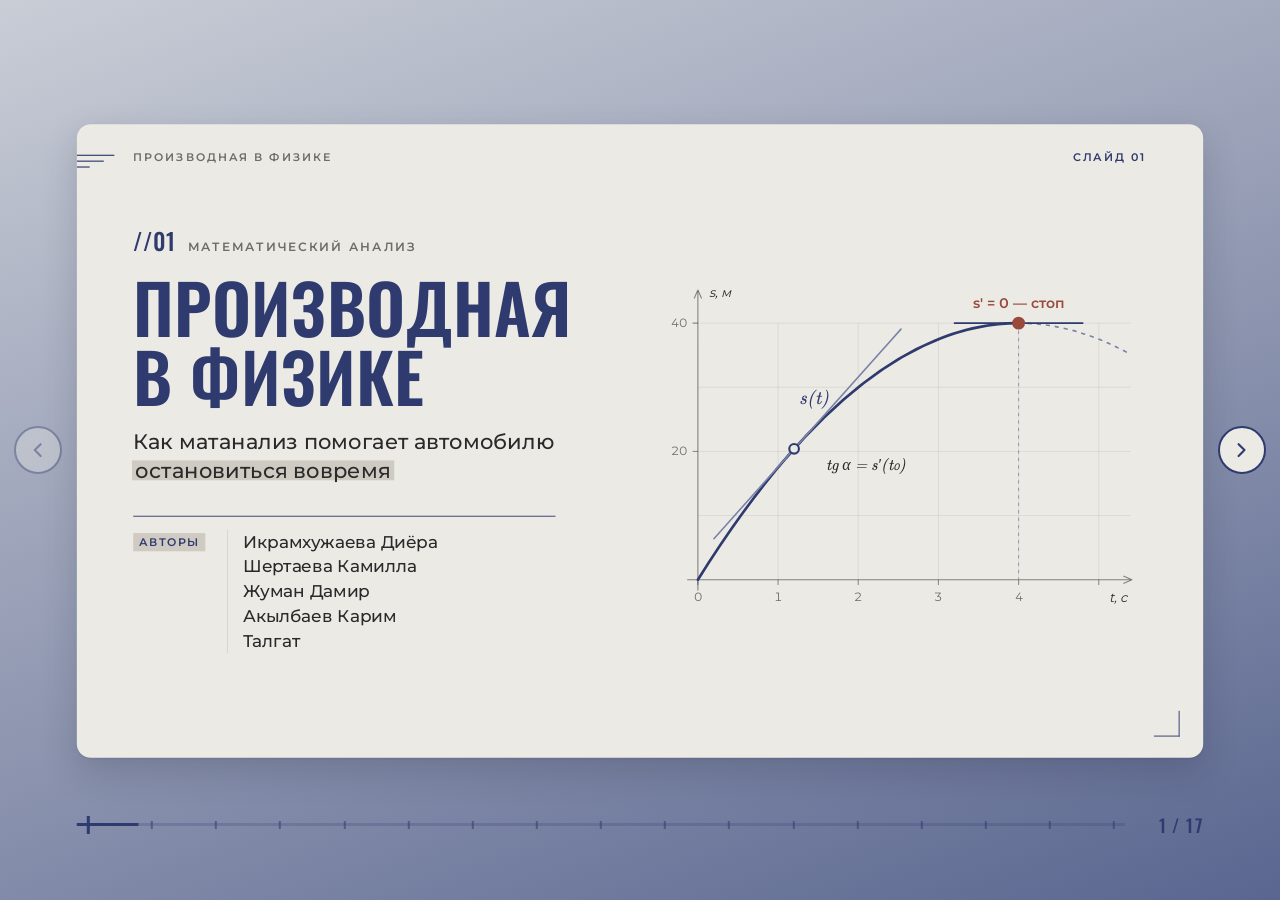
==== index.html @ b2a1f718 "Презентация: производная в физике" ====
<!DOCTYPE html>
<html lang="ru">
<head>
<meta charset="utf-8">
<meta name="viewport" content="width=device-width, initial-scale=1">
<title>Производная в физике — на примере автомобиля</title>
<link rel="stylesheet" href="vendor/katex/katex.min.css">
<link rel="stylesheet" href="style.css">
<link rel="stylesheet" href="illustrations.css">
<script defer src="vendor/katex/katex.min.js"></script>
<script defer src="vendor/katex/contrib/auto-render.min.js"></script>
<script defer src="script.js"></script>
<script defer src="illustrations.js"></script>
</head>
<body>

<div class="stage" id="stage">
<main class="deck" id="deck" data-dir="fwd" aria-roledescription="презентация">

<!-- ============ 1. Титул ============ -->
<section class="slide slide-title" id="s-1" data-n="1" data-tag="Математический анализ" aria-label="Слайд 1">
  <div class="title-text">
    <p class="kicker reveal"><span class="k-num">//01</span><span class="k-label">Математический анализ</span></p>
    <h1 class="reveal">Производная<br>в физике</h1>
    <p class="subtitle reveal">Как матанализ помогает автомобилю <span class="mark">остановиться вовремя</span></p>
    <div class="authors reveal">
      <span class="authors-label">Авторы</span>
      <ul class="authors-list">
        <li>Икрамхужаева Диёра</li>
        <li>Шертаева Камилла</li>
        <li>Жуман Дамир</li>
        <li>Акылбаев Карим</li>
        <li>Талгат</li>
      </ul>
    </div>
  </div>

  <svg class="title-graph" viewBox="0 0 900 640" width="900" height="640" aria-hidden="true">
    <g class="tg-grid">
      <path d="M210 100 V580 M360 100 V580 M510 100 V580 M660 100 V580 M810 100 V580 M60 460 H870 M60 340 H870 M60 220 H870 M60 100 H870"/>
    </g>
    <g class="tg-ticks">
      <line x1="60" y1="580" x2="60" y2="590"/><line x1="210" y1="580" x2="210" y2="590"/>
      <line x1="360" y1="580" x2="360" y2="590"/><line x1="510" y1="580" x2="510" y2="590"/>
      <line x1="660" y1="580" x2="660" y2="590"/><line x1="810" y1="580" x2="810" y2="590"/>
      <line x1="50" y1="340" x2="60" y2="340"/><line x1="50" y1="100" x2="60" y2="100"/>
    </g>
    <g class="tg-labels">
      <text x="60" y="620" text-anchor="middle">0</text>
      <text x="210" y="620" text-anchor="middle">1</text>
      <text x="360" y="620" text-anchor="middle">2</text>
      <text x="510" y="620" text-anchor="middle">3</text>
      <text x="660" y="620" text-anchor="middle">4</text>
      <text x="40" y="107" text-anchor="end">40</text>
      <text x="40" y="347" text-anchor="end">20</text>
    </g>
    <path class="tg-axis" d="M60 600 V40 M40 580 H870"/>
    <path class="tg-axis" d="M53 54 L60 38 L67 54 M856 573 L872 580 L856 587"/>
    <text class="tg-axname" x="80" y="52">s, м</text>
    <text class="tg-axname" x="862" y="622" text-anchor="end">t, с</text>

    <path class="tg-guide" d="M660 100 V580"/>
    <path class="tg-curve-tail" d="M660 100 Q765 100 870 158.8"/>
    <path class="tg-curve" pathLength="1" d="M60 580 Q360 100 660 100"/>

    <path class="tg-tangent" pathLength="1" d="M90 503.2 L440 111.2"/>
    <path class="tg-flat" pathLength="1" d="M540 100 H780"/>

    <circle class="tg-dot tg-dot-1" cx="240" cy="335.2" r="9"/>
    <circle class="tg-dot tg-dot-2" cx="660" cy="100" r="10"/>

    <text class="tg-note tg-note-1" x="300" y="374">tg α = s′(t₀)</text>
    <text class="tg-note tg-note-2" x="660" y="72" text-anchor="middle">s′ = 0 — стоп</text>
    <text class="tg-fn" x="250" y="252">s(t)</text>
  </svg>

  <aside class="notes">
    <p class="notes-speaker"><b>Говорит: Икрамхужаева Диёра</b></p><p>Здравствуйте! Наша команда: Диёра, Камилла, Дамир, Карим и Талгат. Тема нашей презентации — «Производная в физике».</p><p>Мы покажем, что производная — это не абстрактная формула из учебника. На примере обычного автомобиля разберём, как матанализ помогает рассчитать торможение, работает внутри систем безопасности и даже отвечает за комфорт пассажиров.</p><p>Справа вы видите график пути машины при торможении. К концу презентации вы будете понимать каждую его деталь.</p>
  </aside>
</section>

<!-- ============ 2. Предел ============ -->
<section class="slide layout-split" id="s-2" data-n="2" aria-label="Слайд 2">
  <header class="slide-head">
    <p class="kicker reveal"><span class="k-num">//02</span><span class="k-label">Предел</span></p>
    <h2 class="reveal">Средняя скорость и переход к пределу</h2>
  </header>
  <div class="split">
    <div class="col-text">
      <div class="formula-row reveal">
        <span class="formula-cap">Школьная формула</span>
        <span class="formula-inline">\(v_{\text{ср}} = \dfrac{\Delta s}{\Delta t}\)</span>
      </div>
      <ol class="points ladder">
        <li class="reveal">Не видит динамики внутри \(\Delta t\): разгонов, остановок, рывков</li>
        <li class="reveal">ABS и расчётам нужна <span class="mark">мгновенная скорость</span> — в момент \(t_0\)</li>
        <li class="reveal">Устремляем \(\Delta t \to 0\) — теория пределов</li>
      </ol>
      <figure class="formula formula-key reveal">
        <figcaption>Мгновенная скорость = производная пути</figcaption>
        \[v(t_0)=\lim_{\Delta t\to 0}\frac{\Delta s}{\Delta t}=s'(t_0)\]
      </figure>
    </div>
    <div class="illu" id="illu-2"></div>
  </div>
  <aside class="notes">
    <p class="notes-speaker"><b>Говорит: Икрамхужаева Диёра</b></p><p>Начнём со знакомой школьной формулы: средняя скорость равна пройденному пути, делённому на время, то есть дельта эс на дельта тэ.</p><p>Проблема в том, что она усредняет всё. Машина могла разгоняться, тормозить, стоять на светофоре, а формула выдаст одно среднее число.</p><p>Для инженеров, например для системы ABS, этого мало. Им нужна мгновенная скорость — скорость в конкретный момент тэ-ноль.</p><p>Как её получить? Мы берём всё меньший и меньший промежуток времени и устремляем дельта тэ к нулю. На графике видно, как секущая поворачивается и превращается в касательную.</p><p>Предел этого отношения и есть мгновенная скорость. А по определению это производная функции пути: вэ от тэ-ноль равно эс штрих от тэ-ноль.</p>
  </aside>
</section>

<!-- ============ 3. Иерархия ============ -->
<section class="slide layout-stack" id="s-3" data-n="3" aria-label="Слайд 3">
  <header class="slide-head">
    <p class="kicker reveal"><span class="k-num">//03</span><span class="k-label">Иерархия производных</span></p>
    <h2 class="reveal">Иерархия производных в механике</h2>
    <p class="lead reveal">Величины связаны одной операцией — <span class="mark">производной по времени</span> \(t\)</p>
  </header>
  <div class="deriv-row">
    <article class="step-card reveal">
      <span class="sc-num">01</span>
      <h3 class="sc-title">Первая производная — скорость</h3>
      <div class="sc-formula">\[v(t)=s'(t)=\frac{ds}{dt}\]</div>
      <p>Интенсивность изменения координаты: сколько метров за бесконечно малую долю секунды</p>
    </article>
    <article class="step-card reveal">
      <span class="sc-num">02</span>
      <h3 class="sc-title">Вторая производная — ускорение</h3>
      <div class="sc-formula">\[a(t)=v'(t)=s''(t)=\frac{d^2s}{dt^2}\]</div>
      <p>Скорость изменения скорости: \(a&gt;0\) — разгон, \(a&lt;0\) — замедление</p>
    </article>
    <aside class="teaser reveal">
      <span class="sc-num">03</span>
      <h3>Третья производная</h3>
      <p class="teaser-sym">\(j(t)\) — рывок</p>
      <p>подробнее — слайд&nbsp;9</p>
    </aside>
  </div>
  <div class="illu" id="illu-3"></div>
  <aside class="notes">
    <p class="notes-speaker"><b>Говорит: Икрамхужаева Диёра</b></p><p>Производная связывает между собой все основные величины механики. Каждая следующая — это производная предыдущей по времени.</p><p>Первая производная пути — скорость, вэ равно дэ эс по дэ тэ. Она показывает, сколько метров машина проходит за бесконечно малую долю секунды.</p><p>Вторая производная пути — ускорение, то есть скорость изменения самой скорости. Его знак говорит о характере движения: если а больше нуля, машина разгоняется, если меньше — тормозит.</p><p>Есть и третья производная — рывок. О нём подробнее расскажет Дамир чуть позже.</p><p>А сейчас я передаю слово Камилле, она покажет, как всё это работает на реальной задаче.</p>
  </aside>
</section>

<!-- ============ 4. Модель ============ -->
<section class="slide layout-split" id="s-4" data-n="4" data-tag="Задача №1" aria-label="Слайд 4">
  <header class="slide-head">
    <p class="kicker reveal"><span class="k-num">//04</span><span class="k-label">Модель</span></p>
    <h2 class="reveal">Математическая модель торможения</h2>
  </header>
  <div class="split">
    <div class="col-text">
      <p class="lead-strong reveal">Экстренное торможение: сила трения постоянна — машина <span class="mark">замедляется равномерно</span></p>
      <figure class="formula formula-key reveal">
        <figcaption>Путь с момента нажатия на тормоз</figcaption>
        \[s(t)=v_0t-\frac{at^2}{2}\]
      </figure>
      <dl class="legend reveal">
        <div><dt>\(v_0\)</dt><dd>начальная скорость (при \(t=0\))</dd></div>
        <div><dt>\(a\)</dt><dd>постоянное замедление</dd></div>
      </dl>
      <div class="goal reveal">
        <p class="goal-cap">Цель — найти с помощью производной</p>
        <ul>
          <li><span class="sym">\(t_{\text{ост}}\)</span> время до остановки</li>
          <li><span class="sym">\(S_{\text{торм}}\)</span> полный тормозной путь</li>
        </ul>
      </div>
      <p class="example reveal">Пример: v₀ = 20 м/с (72 км/ч), a = 5 м/с²</p>
    </div>
    <div class="illu" id="illu-4"></div>
  </div>
  <aside class="notes">
    <p class="notes-speaker"><b>Говорит: Шертаева Камилла</b></p><p>Спасибо, Диёра. Рассмотрим прикладную задачу. Автомобиль едет по трассе, и водитель резко нажимает на тормоз.</p><p>Сила трения постоянна, поэтому машина замедляется равномерно. Путь с момента нажатия на тормоз описывается квадратичной функцией: эс от тэ равно вэ-ноль тэ минус а тэ квадрат пополам.</p><p>Здесь вэ-ноль — начальная скорость, а — постоянное замедление.</p><p>Наша цель — с помощью производной точно найти две вещи: через сколько секунд машина остановится и какой путь она пройдёт до остановки. Для наглядности возьмём скорость 72 километра в час и замедление 5 метров в секунду за секунду.</p>
  </aside>
</section>

<!-- ============ 5. Расчёт ============ -->
<section class="slide layout-split" id="s-5" data-n="5" data-tag="Задача №1" aria-label="Слайд 5">
  <header class="slide-head">
    <p class="kicker reveal"><span class="k-num">//05</span><span class="k-label">Решение</span></p>
    <h2 class="reveal">Расчёт параметров остановки</h2>
  </header>
  <div class="split">
    <ol class="steps col-text">
      <li class="step-card" data-step="1">
        <span class="sc-num">01</span>
        <h3 class="sc-title">Скорость — первая производная пути</h3>
        <div class="sc-formula">\[v(t)=s'(t)=\left(v_0t-\frac{at^2}{2}\right)'=v_0-at\]</div>
      </li>
      <li class="step-card" data-step="2">
        <span class="sc-num">02</span>
        <h3 class="sc-title">Остановка: скорость равна нулю</h3>
        <div class="sc-formula">\[v_0-at_{\text{ост}}=0\implies t_{\text{ост}}=\frac{v_0}{a}\]</div>
      </li>
      <li class="step-card" data-step="3">
        <span class="sc-num">03</span>
        <h3 class="sc-title">Подставляем \(t_{\text{ост}}\) в функцию пути</h3>
        <div class="sc-formula">\[S_{\text{торм}}=s(t_{\text{ост}})=v_0\!\left(\frac{v_0}{a}\right)-\frac{a}{2}\left(\frac{v_0}{a}\right)^2=\frac{v_0^2}{2a}\]</div>
      </li>
      <li class="step-result" data-step="4">
        <p class="result-main">Тормозной путь <span class="mark">пропорционален \(v_0^2\)</span></p>
        <p class="result-sub">скорость ×2 &nbsp;⟶&nbsp; тормозной путь ×4</p>
      </li>
    </ol>
    <div class="illu" id="illu-5"></div>
  </div>
  <aside class="notes">
    <p class="notes-speaker"><b>Говорит: Шертаева Камилла</b></p><p>Решаем в три шага.</p><p>Первый шаг: находим скорость как первую производную пути. Производная от вэ-ноль тэ — это вэ-ноль, производная от а тэ квадрат пополам — это а тэ. Получаем вэ равно вэ-ноль минус а тэ.</p><p>Второй шаг: машина остановилась, значит, её скорость равна нулю. Приравниваем производную к нулю и получаем время остановки: тэ равно вэ-ноль, делённое на а.</p><p>Третий шаг: подставляем это время в функцию пути. После упрощения выходит, что тормозной путь равен вэ-ноль в квадрате, делённому на два а.</p><p>Главный вывод: тормозной путь зависит от квадрата скорости. Если ехать в два раза быстрее, тормозить придётся в четыре раза дольше — 160 метров вместо 40. Это видно на полосках справа.</p>
  </aside>
</section>

<!-- ============ 6. Геометрия ============ -->
<section class="slide layout-split" id="s-6" data-n="6" aria-label="Слайд 6">
  <header class="slide-head">
    <p class="kicker reveal"><span class="k-num">//06</span><span class="k-label">Геометрия</span></p>
    <h2 class="reveal">Геометрическая интерпретация</h2>
  </header>
  <div class="split">
    <div class="col-text">
      <figure class="formula formula-key reveal">
        <figcaption>Угловой коэффициент касательной</figcaption>
        \[k=s'(t)=\operatorname{tg}\alpha\]
      </figure>
      <ol class="points ladder">
        <li class="reveal">График \(s(t)\) при торможении — парабола ветвями вниз</li>
        <li class="reveal">Остановка — её вершина, локальный максимум</li>
        <li class="reveal">Касательная горизонтальна: \(\alpha=0^\circ\), \(\operatorname{tg}0^\circ=0\)</li>
      </ol>
      <p class="conclusion reveal"><span class="mark">\(s'(t)=0\)</span> — остановка доказана и физически, и геометрически</p>
    </div>
    <div class="illu" id="illu-6"></div>
  </div>
  <aside class="notes">
    <p class="notes-speaker"><b>Говорит: Шертаева Камилла</b></p><p>Этот же результат можно увидеть геометрически. Производная — это угловой коэффициент касательной, то есть тангенс угла её наклона.</p><p>График пути при торможении — парабола, ветви которой направлены вниз. Посмотрите, как касательная бежит по графику: чем ближе к остановке, тем меньше её наклон.</p><p>В вершине параболы касательная становится горизонтальной. Угол наклона равен нулю градусов, тангенс нуля равен нулю, значит и производная равна нулю.</p><p>Получается, что остановку машины мы доказали двумя способами: физически, через скорость, и геометрически, через касательную.</p><p>Теперь Дамир расскажет, где эти расчёты применяются в реальных автомобилях.</p>
  </aside>
</section>

<!-- ============ 7. Безопасность ============ -->
<section class="slide layout-stack" id="s-7" data-n="7" aria-label="Слайд 7">
  <header class="slide-head">
    <p class="kicker reveal"><span class="k-num">//07</span><span class="k-label">Безопасность</span></p>
    <h2 class="reveal">Производные в системах безопасности</h2>
  </header>
  <div class="twin">
    <article class="twin-col reveal">
      <h3><span class="tw-num">01</span>Системы ABS и ESP</h3>
      <ul class="points">
        <li>Датчики считывают угол поворота колеса</li>
        <li>Компьютер считает 1-ю производную (скорость вращения) и 2-ю (ускорение колеса)</li>
        <li>2-я производная <span class="mark">резко ушла в минус</span> — блокировка: давление сбрасывается</li>
      </ul>
      <div class="illu" id="illu-7-abs"></div>
    </article>
    <article class="twin-col reveal">
      <h3><span class="tw-num">02</span>Автотехническая экспертиза</h3>
      <ul class="points">
        <li>Формулу тормозного пути применяют <span class="mark">в обратную сторону</span></li>
        <li>Длина следа \(S\) на асфальте — скорость \(v_0\) до аварии</li>
      </ul>
      <figure class="formula formula-compact">
        <figcaption>Из \(S=v_0^2/(2a)\)</figcaption>
        \[v_0=\sqrt{2aS}\]
      </figure>
      <div class="illu" id="illu-7-exp"></div>
    </article>
  </div>
  <aside class="notes">
    <p class="notes-speaker"><b>Говорит: Жуман Дамир</b></p><p>Спасибо, Камилла. Производные работают прямо сейчас, в реальном времени, внутри современных машин.</p><p>Первый пример — системы ABS и ESP. Датчики постоянно измеряют угол поворота колеса. Бортовой компьютер считает первую производную — скорость вращения — и вторую — ускорение колеса.</p><p>Если вторая производная резко уходит в минус, значит, колесо вот-вот заблокируется и машина пойдёт юзом. Электроника мгновенно сбрасывает давление в тормозах, и колесо снова вращается.</p><p>Второй пример — автотехническая экспертиза после аварии. Эксперты берут формулу тормозного пути, которую вывела Камилла, и используют её в обратную сторону. Измерив длину тормозного следа на асфальте, они находят скорость машины до аварии: вэ-ноль равно корню из два а эс.</p>
  </aside>
</section>

<!-- ============ 8. Аэродинамика ============ -->
<section class="slide layout-split" id="s-8" data-n="8" aria-label="Слайд 8">
  <header class="slide-head">
    <p class="kicker reveal"><span class="k-num">//08</span><span class="k-label">Аэродинамика</span></p>
    <h2 class="reveal">Производная в аэродинамике</h2>
  </header>
  <div class="split">
    <div class="col-text col-dense">
      <figure class="formula formula-pair reveal">
        <figcaption>Сила и мощность сопротивления</figcaption>
        \[F_{\text{сопр}}=\frac{1}{2}C_x\rho Sv^2\]
        \[P_{\text{сопр}}=F_{\text{сопр}}\cdot v=\frac{1}{2}C_x\rho Sv^3\]
      </figure>
      <dl class="legend reveal">
        <div><dt>\(C_x\)</dt><dd>коэффициент лобового сопротивления</dd></div>
        <div><dt>\(\rho\)</dt><dd>плотность воздуха</dd></div>
        <div><dt>\(S\)</dt><dd>площадь миделева сечения</dd></div>
        <div><dt>\(v\)</dt><dd>мгновенная скорость</dd></div>
      </dl>
      <figure class="formula formula-key reveal">
        <figcaption>Производная мощности — растёт как \(v^2\)</figcaption>
        \[\frac{dP}{dv}=\frac{3}{2}C_x\rho Sv^2\]
      </figure>
      <p class="conclusion reveal">Скорость ×2 — <span class="mark">мощность двигателя ×8</span></p>
    </div>
    <div class="illu" id="illu-8"></div>
  </div>
  <aside class="notes">
    <p class="notes-speaker"><b>Говорит: Жуман Дамир</b></p><p>Следующая область — аэродинамика. На высокой скорости главным врагом машины становится воздух.</p><p>Сила сопротивления воздуха растёт пропорционально квадрату скорости. Здесь цэ-икс — коэффициент лобового сопротивления, ро — плотность воздуха, эс — площадь поперечного сечения машины.</p><p>Мощность, которую двигатель тратит на борьбу с воздухом, — это сила, умноженная на скорость. Значит, она растёт уже как куб скорости.</p><p>Если взять производную мощности по скорости, получим, что каждый следующий километр в час обходится всё дороже, и рост идёт пропорционально квадрату скорости.</p><p>Отсюда важный инженерный факт: чтобы поднять максимальную скорость в два раза, мощность двигателя нужно увеличить в восемь раз. Поэтому инженеры так тщательно рассчитывают форму кузова ещё на компьютере.</p>
  </aside>
</section>

<!-- ============ 9. Рывок ============ -->
<section class="slide layout-split" id="s-9" data-n="9" aria-label="Слайд 9">
  <header class="slide-head">
    <p class="kicker reveal"><span class="k-num">//09</span><span class="k-label">Рывок</span></p>
    <h2 class="reveal">Третья производная и плавность хода</h2>
  </header>
  <div class="split">
    <div class="col-text">
      <p class="lead-strong reveal">Подвеске и комфорту мало \(v\) и \(a\): нужен <span class="mark">рывок (jerk)</span> — скорость изменения ускорения</p>
      <figure class="formula formula-key reveal">
        <figcaption>Рывок</figcaption>
        \[j(t)=a'(t)=s'''(t)=\frac{d^3s}{dt^3}\]
      </figure>
      <ol class="points ladder">
        <li class="reveal">Резкий тормоз: ускорение меняется мгновенно, \(j\to\infty\)</li>
        <li class="reveal">Рывок решает, как машина «кивает» носом и что чувствуют шея и позвоночник</li>
        <li class="reveal">Круиз-контроль держит \(j(t)\) ниже порога, обычно до 2&nbsp;м/с³</li>
      </ol>
    </div>
    <div class="illu" id="illu-9"></div>
  </div>
  <aside class="notes">
    <p class="notes-speaker"><b>Говорит: Жуман Дамир</b></p><p>И последнее применение — третья производная, рывок. По-английски — jerk.</p><p>Рывок — это скорость изменения ускорения. Это производная ускорения, или третья производная пути по времени.</p><p>Когда водитель резко бьёт по тормозам, ускорение меняется почти мгновенно, и рывок становится огромным. Именно он отвечает за то, как машина «кивает» носом и какую нагрузку получают шея и позвоночник пассажиров.</p><p>Поэтому адаптивный круиз-контроль тормозит плавно: он следит, чтобы рывок не превышал примерно 2 метров в секунду в кубе. На графике видно разницу между резким и плавным торможением.</p><p>Передаю слово Кариму, он подведёт итоги.</p>
  </aside>
</section>

<!-- ============ 10. Выводы ============ -->
<section class="slide slide-final" id="s-10" data-n="10" aria-label="Слайд 10">
  <header class="slide-head">
    <p class="kicker reveal"><span class="k-num">//10</span><span class="k-label">Итог</span></p>
    <h2 class="reveal">Выводы</h2>
  </header>

  <ol class="chain">
    <li class="link q-s reveal"><span class="link-sym">s</span><span class="link-name">путь</span><span class="link-f">\(s(t)\)</span></li>
    <li class="arrow reveal" aria-hidden="true"><span>d/dt</span></li>
    <li class="link q-v reveal"><span class="link-sym">v</span><span class="link-name">скорость</span><span class="link-f">\(v=s'\)</span></li>
    <li class="arrow reveal" aria-hidden="true"><span>d/dt</span></li>
    <li class="link q-a reveal"><span class="link-sym">a</span><span class="link-name">ускорение</span><span class="link-f">\(a=s''\)</span></li>
    <li class="arrow reveal" aria-hidden="true"><span>d/dt</span></li>
    <li class="link q-j reveal"><span class="link-sym">j</span><span class="link-name">рывок</span><span class="link-f">\(j=s'''\)</span></li>
  </ol>

  <div class="sum-row">
    <figure class="formula formula-key reveal">
      <figcaption>Производная = мгновенная скорость изменения</figcaption>
      \[f'(t)=\lim_{\Delta t\to 0}\frac{\Delta f}{\Delta t}\]
    </figure>
    <p class="sum-text reveal">Одна идея — четыре величины: каждая следующая есть <span class="mark">производная предыдущей по времени</span>. Так матанализ описывает движение автомобиля в любой момент</p>
  </div>

  <ul class="uses">
    <li class="step-card reveal"><span class="sc-num">01</span><h3 class="sc-title">Тормозной путь</h3><p>\(S=v_0^2/(2a)\): скорость ×2 — путь ×4</p></li>
    <li class="step-card reveal"><span class="sc-num">02</span><h3 class="sc-title">ABS и экспертиза</h3><p>2-я производная колеса; \(v_0=\sqrt{2aS}\)</p></li>
    <li class="step-card reveal"><span class="sc-num">03</span><h3 class="sc-title">Аэродинамика</h3><p>\(P\sim v^3\): скорость ×2 — мощность ×8</p></li>
    <li class="step-card reveal"><span class="sc-num">04</span><h3 class="sc-title">Комфорт</h3><p>круиз-контроль держит \(j\) до 2&nbsp;м/с³</p></li>
  </ul>

  <aside class="notes">
    <p class="notes-speaker"><b>Говорит: Акылбаев Карим</b></p><p>Спасибо, Дамир. Давайте соберём всё вместе.</p><p>Путь, скорость, ускорение и рывок — это одна цепочка. Каждая следующая величина — производная предыдущей по времени. А сама производная — это мгновенная скорость изменения любой величины.</p><p>Мы увидели четыре применения. Тормозной путь растёт как квадрат скорости. ABS следит за второй производной вращения колеса, а эксперты по следу восстанавливают скорость. Мощность сопротивления воздуха растёт как куб скорости. А рывок ограничивают ради комфорта и безопасности.</p>
  </aside>
</section>

<!-- ============ 11. Проверь себя ============ -->
<section class="slide slide-quiz" id="s-11" data-n="11" aria-label="Слайд 11">
  <header class="slide-head">
    <p class="kicker reveal"><span class="k-num">//11</span><span class="k-label">Вопросы</span></p>
    <h2 class="reveal">Проверь себя: 5 вопросов</h2>
  </header>
  <div class="quiz">
    <button class="qcard reveal" type="button" aria-expanded="false" data-q="1">
      <span class="q-inner">
        <span class="q-face q-front"><span class="q-num">//01</span><span class="q-text">Чем мгновенная скорость отличается от средней и как её найти?</span></span>
        <span class="q-face q-back"><span class="q-num">//01</span><span class="q-text">Средняя \(v_{\text{ср}}=\dfrac{\Delta s}{\Delta t}\) усредняет весь промежуток; мгновенная — предел при \(\Delta t\to 0\): \(v(t_0)=\lim\limits_{\Delta t\to0}\dfrac{\Delta s}{\Delta t}=s'(t_0)\)</span></span>
      </span>
    </button>
    <button class="qcard reveal" type="button" aria-expanded="false" data-q="2">
      <span class="q-inner">
        <span class="q-face q-front"><span class="q-num">//02</span><span class="q-text">Какой физический смысл у второй производной пути по времени?</span></span>
        <span class="q-face q-back"><span class="q-num">//02</span><span class="q-text">Это ускорение \(a(t)=s''(t)\). При \(a&gt;0\) — разгон, при \(a&lt;0\) — замедление</span></span>
      </span>
    </button>
    <button class="qcard reveal" type="button" aria-expanded="false" data-q="3">
      <span class="q-inner">
        <span class="q-face q-front"><span class="q-num">//03</span><span class="q-text">Почему в момент остановки касательная к графику \(s(t)\) горизонтальна?</span></span>
        <span class="q-face q-back"><span class="q-num">//03</span><span class="q-text">Скорость равна нулю: \(s'(t_{\text{ост}})=0=\operatorname{tg}\alpha\), значит \(\alpha=0^\circ\); это вершина параболы</span></span>
      </span>
    </button>
    <button class="qcard reveal" type="button" aria-expanded="false" data-q="4">
      <span class="q-inner">
        <span class="q-face q-front"><span class="q-num">//04</span><span class="q-text">Во сколько раз вырастет тормозной путь, если скорость увеличить в 3 раза?</span></span>
        <span class="q-face q-back"><span class="q-num">//04</span><span class="q-text">В 9 раз, потому что \(S_{\text{торм}}=\dfrac{v_0^2}{2a}\sim v_0^2\)</span></span>
      </span>
    </button>
    <button class="qcard reveal" type="button" aria-expanded="false" data-q="5">
      <span class="q-inner">
        <span class="q-face q-front"><span class="q-num">//05</span><span class="q-text">Что такое рывок и зачем его ограничивают?</span></span>
        <span class="q-face q-back"><span class="q-num">//05</span><span class="q-text">\(j=a'(t)=s'''(t)\) — скорость изменения ускорения. Его держат до ~2&nbsp;м/с³ ради комфорта и безопасности пассажиров</span></span>
      </span>
    </button>
  </div>
  <p class="quiz-hint reveal">Нажмите на вопрос, чтобы увидеть ответ (или клавиши 1–5)</p>
  <aside class="notes">
    <p class="notes-speaker"><b>Говорит: Акылбаев Карим</b></p><p>А теперь проверим, что вы запомнили. На экране пять вопросов. Попробуйте ответить, а я буду открывать правильные ответы.</p><p>Первый: чем мгновенная скорость отличается от средней? (Пауза, затем открыть.) Мгновенная — это предел средней при дельта тэ, стремящемся к нулю, то есть производная пути.</p><p>Второй: какой смысл у второй производной? Это ускорение.</p><p>Третий: почему касательная горизонтальна в момент остановки? Потому что скорость равна нулю, а значит и тангенс угла наклона равен нулю.</p><p>Четвёртый: скорость выросла в три раза — во сколько раз вырастет тормозной путь? В девять раз, ведь путь зависит от квадрата скорости.</p><p>Пятый: что такое рывок? Это третья производная пути, и его ограничивают примерно двумя метрами в секунду в кубе.</p>
  </aside>
</section>

<!-- ============ 12. Пример 1 ============ -->
<section class="slide layout-split slide-ex" id="s-12" data-n="12" data-tag="Пример №1" aria-label="Слайд 12">
  <header class="slide-head">
    <p class="kicker reveal"><span class="k-num">//12</span><span class="k-label">Пример 1</span></p>
    <h2 class="reveal">Мгновенная скорость</h2>
  </header>
  <div class="split">
    <div class="col-text ex">
      <div class="ex-given reveal">
        <div class="ex-box"><p class="ex-cap">Дано</p><p>\(s(t)=3t^2+2t\) (м)</p></div>
        <div class="ex-box ex-find"><p class="ex-cap">Найти</p><p>\(v(2)\), \(a\)</p></div>
      </div>
      <p class="ex-cap ex-sol-cap reveal">Решение</p>
      <ol class="ex-steps">
        <li data-step="1"><span class="es-n">1</span><span class="es-body">\(v(t)=s'(t)=6t+2\)</span></li>
        <li data-step="2"><span class="es-n">2</span><span class="es-body">\(v(2)=6\cdot2+2=14\) м/с</span></li>
        <li data-step="3"><span class="es-n">3</span><span class="es-body">\(a(t)=v'(t)=6\) м/с²</span></li>
      </ol>
      <div class="ex-answer" data-step="4"><p class="ex-cap">Ответ</p><p>14 м/с; 6 м/с² (движение равноускоренное)</p></div>
    </div>
    <div class="illu" id="illu-12"></div>
  </div>
  <aside class="notes">
    <p class="notes-speaker"><b>Говорит: Акылбаев Карим</b></p><p>Теперь закрепим всё на пяти примерах. Первый — найти мгновенную скорость.</p><p>Дано: путь меняется по закону эс равно три тэ квадрат плюс два тэ. Нужно найти скорость в момент две секунды и ускорение.</p><p>Берём производную: вэ равно шесть тэ плюс два. Подставляем тэ равно два и получаем 14 метров в секунду.</p><p>Берём производную ещё раз: ускорение равно шести метрам в секунду за секунду. Оно постоянно, значит, движение равноускоренное.</p><p>Остальные примеры разберёт Талгат.</p>
  </aside>
</section>

<!-- ============ 13. Пример 2 ============ -->
<section class="slide layout-split slide-ex" id="s-13" data-n="13" data-tag="Пример №2" aria-label="Слайд 13">
  <header class="slide-head">
    <p class="kicker reveal"><span class="k-num">//13</span><span class="k-label">Пример 2</span></p>
    <h2 class="reveal">Время и путь торможения</h2>
  </header>
  <div class="split">
    <div class="col-text ex">
      <div class="ex-given reveal">
        <div class="ex-box"><p class="ex-cap">Дано</p><p><span class="ln">\(v_0=20\)&nbsp;м/с (72&nbsp;км/ч)</span><span class="ln">\(a=5\)&nbsp;м/с²</span><span class="ln">\(s(t)=20t-2{,}5t^2\)</span></p></div>
        <div class="ex-box ex-find"><p class="ex-cap">Найти</p><p>\(t_{\text{ост}}\), \(S_{\text{торм}}\)</p></div>
      </div>
      <p class="ex-cap ex-sol-cap reveal">Решение</p>
      <ol class="ex-steps">
        <li data-step="1"><span class="es-n">1</span><span class="es-body">\(v(t)=s'(t)=20-5t\)</span></li>
        <li data-step="2"><span class="es-n">2</span><span class="es-body">\(20-5t=0\Rightarrow t_{\text{ост}}=4\) с</span></li>
        <li data-step="3"><span class="es-n">3</span><span class="es-body">\(S=s(4)=80-40=40\) м<span class="es-note">проверка: \(\frac{v_0^2}{2a}=\frac{400}{10}=40\) м</span></span></li>
      </ol>
      <div class="ex-answer" data-step="4"><p class="ex-cap">Ответ</p><p>4 с; 40 м</p><p class="ex-aside">При 144 км/ч тот же автомобиль тормозил бы 160 м — в 4 раза дальше</p></div>
    </div>
    <div class="illu" id="illu-13"></div>
  </div>
  <aside class="notes">
    <p class="notes-speaker"><b>Говорит: Талгат</b></p><p>Спасибо, Карим. Пример второй — тот самый расчёт торможения, но в числах.</p><p>Машина едет со скоростью 20 метров в секунду, это 72 километра в час, и тормозит с замедлением 5 метров в секунду за секунду.</p><p>Скорость — производная пути: вэ равно двадцать минус пять тэ. Приравниваем к нулю: машина остановится через 4 секунды.</p><p>Подставляем 4 в функцию пути: 80 минус 40, получаем 40 метров. Формула вэ-ноль квадрат на два а даёт то же самое — значит, всё верно.</p><p>А если бы машина ехала 144 километра в час, тормозной путь был бы уже 160 метров.</p>
  </aside>
</section>

<!-- ============ 14. Пример 3 ============ -->
<section class="slide layout-split slide-ex" id="s-14" data-n="14" data-tag="Пример №3" aria-label="Слайд 14">
  <header class="slide-head">
    <p class="kicker reveal"><span class="k-num">//14</span><span class="k-label">Пример 3</span></p>
    <h2 class="reveal">Автотехническая экспертиза</h2>
  </header>
  <div class="split">
    <div class="col-text ex">
      <div class="ex-given reveal">
        <div class="ex-box"><p class="ex-cap">Дано</p><p><span class="ln">тормозной след \(S=50\)&nbsp;м</span><span class="ln">сухой асфальт: \(a=7\)&nbsp;м/с²</span></p></div>
        <div class="ex-box ex-find"><p class="ex-cap">Найти</p><p>\(v_0\)</p></div>
      </div>
      <p class="ex-cap ex-sol-cap reveal">Решение</p>
      <ol class="ex-steps">
        <li data-step="1"><span class="es-n">1</span><span class="es-body">Из \(S=\dfrac{v_0^2}{2a}\) получаем \(v_0=\sqrt{2aS}\)</span></li>
        <li data-step="2"><span class="es-n">2</span><span class="es-body">\(v_0=\sqrt{2\cdot7\cdot50}=\sqrt{700}\approx26{,}5\) м/с</span></li>
      </ol>
      <div class="ex-answer" data-step="3"><p class="ex-cap">Ответ</p><p>≈ 26,5 м/с ≈ 95 км/ч</p></div>
    </div>
    <div class="illu" id="illu-14"></div>
  </div>
  <aside class="notes">
    <p class="notes-speaker"><b>Говорит: Талгат</b></p><p>Третий пример — работа эксперта после аварии.</p><p>На асфальте остался тормозной след длиной 50 метров. Асфальт сухой, замедление 7 метров в секунду за секунду. Нужно узнать, с какой скоростью ехала машина.</p><p>Из формулы тормозного пути выражаем скорость: вэ-ноль равно корню из два а эс. Подставляем: корень из 700, это примерно 26 с половиной метров в секунду.</p><p>Переводим в километры в час и получаем около 95. Так по одному следу на дороге можно доказать превышение скорости.</p>
  </aside>
</section>

<!-- ============ 15. Пример 4 ============ -->
<section class="slide layout-split slide-ex" id="s-15" data-n="15" data-tag="Пример №4" aria-label="Слайд 15">
  <header class="slide-head">
    <p class="kicker reveal"><span class="k-num">//15</span><span class="k-label">Пример 4</span></p>
    <h2 class="reveal">Аэродинамика: мощность сопротивления</h2>
  </header>
  <div class="split">
    <div class="col-text ex">
      <div class="ex-given reveal">
        <div class="ex-box"><p class="ex-cap">Дано</p><p><span class="ln">\(C_x=0{,}3\), \(\rho=1{,}2\)&nbsp;кг/м³</span><span class="ln">\(S=2{,}2\)&nbsp;м²</span><span class="ln">\(v=30\)&nbsp;м/с (108&nbsp;км/ч)</span></p></div>
        <div class="ex-box ex-find"><p class="ex-cap">Найти</p><p>\(P_{\text{сопр}}\), \(\dfrac{dP}{dv}\)</p></div>
      </div>
      <p class="ex-cap ex-sol-cap reveal">Решение</p>
      <ol class="ex-steps">
        <li data-step="1"><span class="es-n">1</span><span class="es-body">\(P=\frac12C_x\rho Sv^3=0{,}396\cdot27000\approx10{,}7\) кВт</span></li>
        <li data-step="2"><span class="es-n">2</span><span class="es-body">\(\frac{dP}{dv}=\frac32C_x\rho Sv^2=1{,}188\cdot900\approx1069\)&nbsp;Вт<span class="es-note">на каждый 1&nbsp;м/с скорости</span></span></li>
        <li data-step="3"><span class="es-n">3</span><span class="es-body">При \(v=60\) м/с: \(P\approx85{,}5\) кВт — в 8 раз больше</span></li>
      </ol>
      <div class="ex-answer" data-step="4"><p class="ex-cap">Ответ</p><p>≈ 10,7 кВт; ≈ 1,07 кВт/(м/с); скорость ×2 → мощность ×8</p></div>
    </div>
    <div class="illu" id="illu-15"></div>
  </div>
  <aside class="notes">
    <p class="notes-speaker"><b>Говорит: Талгат</b></p><p>Четвёртый пример — аэродинамика обычного легкового автомобиля.</p><p>Коэффициент сопротивления 0,3, плотность воздуха 1,2, площадь сечения 2,2 квадратного метра, скорость 30 метров в секунду, это 108 километров в час.</p><p>Мощность сопротивления получается около 10,7 киловатта.</p><p>Производная мощности по скорости — около одного киловатта на каждый метр в секунду. Это значит, что каждое прибавление скорости обходится всё дороже.</p><p>А если разогнаться вдвое, до 60 метров в секунду, мощность вырастет до 85 с половиной киловатт — ровно в восемь раз.</p>
  </aside>
</section>

<!-- ============ 16. Пример 5 ============ -->
<section class="slide layout-split slide-ex" id="s-16" data-n="16" data-tag="Пример №5" aria-label="Слайд 16">
  <header class="slide-head">
    <p class="kicker reveal"><span class="k-num">//16</span><span class="k-label">Пример 5</span></p>
    <h2 class="reveal">Рывок и комфорт</h2>
  </header>
  <div class="split">
    <div class="col-text ex">
      <div class="ex-given reveal">
        <div class="ex-box"><p class="ex-cap">Дано</p><p>\(s(t)=\dfrac{t^3}{3}+5t\) (м)</p></div>
        <div class="ex-box ex-find"><p class="ex-cap">Найти</p><p>\(v(3)\), \(a(3)\), \(j\); оценить комфорт</p></div>
      </div>
      <p class="ex-cap ex-sol-cap reveal">Решение</p>
      <ol class="ex-steps">
        <li data-step="1"><span class="es-n">1</span><span class="es-body">\(v=t^2+5\Rightarrow v(3)=14\) м/с</span></li>
        <li data-step="2"><span class="es-n">2</span><span class="es-body">\(a=2t\Rightarrow a(3)=6\) м/с²</span></li>
        <li data-step="3"><span class="es-n">3</span><span class="es-body">\(j=a'=2\) м/с³</span></li>
      </ol>
      <div class="ex-answer" data-step="4"><p class="ex-cap">Ответ</p><p>14 м/с; 6 м/с²; \(j=2\) м/с³ — ровно на границе комфорта</p></div>
    </div>
    <div class="illu" id="illu-16"></div>
  </div>
  <aside class="notes">
    <p class="notes-speaker"><b>Говорит: Талгат</b></p><p>И последний, пятый пример — про рывок и комфорт.</p><p>Путь задан формулой эс равно тэ в кубе на три плюс пять тэ. Найдём скорость, ускорение и рывок в момент 3 секунды.</p><p>Первая производная: вэ равно тэ квадрат плюс пять, в момент 3 секунды это 14 метров в секунду.</p><p>Вторая производная: ускорение равно два тэ, то есть 6 метров в секунду за секунду.</p><p>Третья производная: рывок равен двум метрам в секунду в кубе. Это ровно граница комфорта, так что пассажирам будет нормально, но резче уже нельзя.</p><p>На этом примеры закончены. Диёра, тебе слово.</p>
  </aside>
</section>

<!-- ============ 17. Спасибо ============ -->
<section class="slide slide-title slide-thanks" id="s-17" data-n="17" aria-label="Слайд 17">
  <div class="title-text">
    <p class="kicker reveal"><span class="k-num">//17</span><span class="k-label">Финал</span></p>
    <h1 class="reveal">Спасибо<br>за внимание!</h1>
    <p class="subtitle reveal"><span class="mark">Вопросы?</span></p>
    <dl class="title-meta reveal">
      <div><dt>Авторы</dt><dd class="authors-inline">Икрамхужаева Диёра · Шертаева Камилла · Жуман Дамир · Акылбаев Карим · Талгат</dd></div>
      <div><dt>Тема</dt><dd>Производная в физике</dd></div>
    </dl>
  </div>

  <svg class="title-graph" viewBox="0 0 900 640" width="900" height="640" aria-hidden="true">
    <g class="tg-grid">
      <path d="M210 100 V580 M360 100 V580 M510 100 V580 M660 100 V580 M810 100 V580 M60 460 H870 M60 340 H870 M60 220 H870 M60 100 H870"/>
    </g>
    <path class="tg-axis" d="M60 600 V40 M40 580 H870"/>
    <path class="tg-axis" d="M53 54 L60 38 L67 54 M856 573 L872 580 L856 587"/>
    <text class="tg-axname" x="80" y="52">s, м</text>
    <text class="tg-axname" x="862" y="622" text-anchor="end">t, с</text>
    <path class="tg-guide" d="M660 100 V580"/>
    <path class="tg-curve" pathLength="1" d="M60 580 Q360 100 660 100"/>
    <path class="tg-flat" pathLength="1" d="M540 100 H780"/>
    <circle class="tg-dot tg-dot-2" cx="660" cy="100" r="10"/>
    <text class="tg-note tg-note-2" x="660" y="72" text-anchor="middle">остановились вовремя</text>
    <text class="tg-fn" x="250" y="252">s(t)</text>
  </svg>

  <aside class="notes">
    <p class="notes-speaker"><b>Говорит: Икрамхужаева Диёра</b></p><p>Спасибо, Талгат. Итак, производная помогает описать движение в каждый момент времени: от того, где остановится машина, до того, насколько мягко она затормозит.</p><p>Спасибо за внимание! Мы с радостью ответим на ваши вопросы.</p>
  </aside>
</section>

</main>
</div>

<!-- навигация (вне карточки) -->
<button class="nav-arrow nav-prev" id="prev" type="button" aria-label="Предыдущий слайд">
  <svg viewBox="0 0 24 24" width="28" height="28" aria-hidden="true"><path d="M15 5 L8 12 L15 19"/></svg>
</button>
<button class="nav-arrow nav-next" id="next" type="button" aria-label="Следующий слайд">
  <svg viewBox="0 0 24 24" width="28" height="28" aria-hidden="true"><path d="M9 5 L16 12 L9 19"/></svg>
</button>
<div class="hud" id="hud">
  <div class="hud-track">
    <div class="progress" aria-hidden="true"><div class="progress-fill" id="progress"></div></div>
    <nav class="ruler" id="ruler" aria-label="Слайды"></nav>
  </div>
  <span class="counter" id="counter" aria-live="polite">1 / 17</span>
</div>

<div class="notes-panel" id="notes-panel" hidden>
  <div class="notes-head"><span id="notes-title">Заметки</span><span class="notes-hint">N — скрыть, Esc — закрыть</span></div>
  <div class="notes-body" id="notes-body"></div>
</div>

</body>
</html>
---- style.css ----
/* =========================================================
   «Производная в физике» — каркас и оформление (контракт v2)
   Редакционный стиль: бумага, navy-линии, Oswald + Montserrat.
   Карточка-слайд 1920×1080, масштабируется script.js
   ========================================================= */

/* ---------- шрифты (локально, vendor/fonts) ---------- */
@font-face { font-family: "Oswald"; font-style: normal; font-weight: 500; font-display: swap;
  src: url("vendor/fonts/oswald-cyrillic-500-normal.woff2") format("woff2");
  unicode-range: U+0301, U+0400-045F, U+0490-0491, U+04B0-04B1, U+2116; }
@font-face { font-family: "Oswald"; font-style: normal; font-weight: 500; font-display: swap;
  src: url("vendor/fonts/oswald-latin-500-normal.woff2") format("woff2");
  unicode-range: U+0000-00FF, U+0131, U+0152-0153, U+02BB-02BC, U+02C6, U+02DA, U+02DC, U+0304, U+0308, U+0329, U+2000-206F, U+20AC, U+2122, U+2191, U+2193, U+2212, U+2215, U+FEFF, U+FFFD; }
@font-face { font-family: "Oswald"; font-style: normal; font-weight: 600; font-display: swap;
  src: url("vendor/fonts/oswald-cyrillic-600-normal.woff2") format("woff2");
  unicode-range: U+0301, U+0400-045F, U+0490-0491, U+04B0-04B1, U+2116; }
@font-face { font-family: "Oswald"; font-style: normal; font-weight: 600; font-display: swap;
  src: url("vendor/fonts/oswald-latin-600-normal.woff2") format("woff2");
  unicode-range: U+0000-00FF, U+0131, U+0152-0153, U+02BB-02BC, U+02C6, U+02DA, U+02DC, U+0304, U+0308, U+0329, U+2000-206F, U+20AC, U+2122, U+2191, U+2193, U+2212, U+2215, U+FEFF, U+FFFD; }

@font-face { font-family: "Montserrat"; font-style: normal; font-weight: 300; font-display: swap;
  src: url("vendor/fonts/montserrat-cyrillic-300-normal.woff2") format("woff2");
  unicode-range: U+0301, U+0400-045F, U+0490-0491, U+04B0-04B1, U+2116; }
@font-face { font-family: "Montserrat"; font-style: normal; font-weight: 300; font-display: swap;
  src: url("vendor/fonts/montserrat-latin-300-normal.woff2") format("woff2");
  unicode-range: U+0000-00FF, U+0131, U+0152-0153, U+02BB-02BC, U+02C6, U+02DA, U+02DC, U+0304, U+0308, U+0329, U+2000-206F, U+20AC, U+2122, U+2191, U+2193, U+2212, U+2215, U+FEFF, U+FFFD; }
@font-face { font-family: "Montserrat"; font-style: normal; font-weight: 400; font-display: swap;
  src: url("vendor/fonts/montserrat-cyrillic-400-normal.woff2") format("woff2");
  unicode-range: U+0301, U+0400-045F, U+0490-0491, U+04B0-04B1, U+2116; }
@font-face { font-family: "Montserrat"; font-style: normal; font-weight: 400; font-display: swap;
  src: url("vendor/fonts/montserrat-latin-400-normal.woff2") format("woff2");
  unicode-range: U+0000-00FF, U+0131, U+0152-0153, U+02BB-02BC, U+02C6, U+02DA, U+02DC, U+0304, U+0308, U+0329, U+2000-206F, U+20AC, U+2122, U+2191, U+2193, U+2212, U+2215, U+FEFF, U+FFFD; }
@font-face { font-family: "Montserrat"; font-style: normal; font-weight: 500; font-display: swap;
  src: url("vendor/fonts/montserrat-cyrillic-500-normal.woff2") format("woff2");
  unicode-range: U+0301, U+0400-045F, U+0490-0491, U+04B0-04B1, U+2116; }
@font-face { font-family: "Montserrat"; font-style: normal; font-weight: 500; font-display: swap;
  src: url("vendor/fonts/montserrat-latin-500-normal.woff2") format("woff2");
  unicode-range: U+0000-00FF, U+0131, U+0152-0153, U+02BB-02BC, U+02C6, U+02DA, U+02DC, U+0304, U+0308, U+0329, U+2000-206F, U+20AC, U+2122, U+2191, U+2193, U+2212, U+2215, U+FEFF, U+FFFD; }
@font-face { font-family: "Montserrat"; font-style: normal; font-weight: 600; font-display: swap;
  src: url("vendor/fonts/montserrat-cyrillic-600-normal.woff2") format("woff2");
  unicode-range: U+0301, U+0400-045F, U+0490-0491, U+04B0-04B1, U+2116; }
@font-face { font-family: "Montserrat"; font-style: normal; font-weight: 600; font-display: swap;
  src: url("vendor/fonts/montserrat-latin-600-normal.woff2") format("woff2");
  unicode-range: U+0000-00FF, U+0131, U+0152-0153, U+02BB-02BC, U+02C6, U+02DA, U+02DC, U+0304, U+0308, U+0329, U+2000-206F, U+20AC, U+2122, U+2191, U+2193, U+2212, U+2215, U+FEFF, U+FFFD; }

:root {
  --paper: #ECEAE5;
  --navy: #2F3B6E;
  --navy-2: #7A83A8;
  --marker: #CFCBC2;
  --ink: #2A2A2A;
  --muted: #6E6C67;
  --line: rgba(42, 42, 42, 0.18);
  --grid: rgba(42, 42, 42, 0.10);
  --brick: #9A4A3C;
  --white: #FFFFFF;

  /* алиасы старых имён */
  --teal: var(--navy);
  --sky: var(--ink);
  --brake: var(--brick);
  --violet: var(--navy-2);
  --bg: var(--paper);
  --bg-2: var(--marker);
  --surface: var(--marker);
  --stroke: var(--line);
  --dim: var(--muted);

  --font-head: "Oswald", "Arial Narrow", sans-serif;
  --font-ui: "Montserrat", "Segoe UI", "DejaVu Sans", Arial, sans-serif;
  --font-mono: var(--font-ui);

  --pad-x: 96px;
  --ease: cubic-bezier(.2, .7, .2, 1);
  --t-slide: 650ms;
}

.q-s { --q: var(--ink); }
.q-v { --q: var(--navy); }
.q-a { --q: var(--brick); }
.q-j { --q: var(--navy-2); }

*, *::before, *::after { box-sizing: border-box; }

html, body {
  margin: 0;
  height: 100%;
  overflow: hidden;
  overscroll-behavior: none;
  color: var(--ink);
  font-family: var(--font-ui);
  background: linear-gradient(160deg, #C9CDD6 0%, #8E96B0 55%, #5A6690 100%) fixed;
  -webkit-font-smoothing: antialiased;
}

/* ---------- сцена ---------- */
.stage {
  position: fixed;
  inset: 0;
  overflow: hidden;
  touch-action: pan-y;
}
.deck {
  position: absolute;
  left: 50%;
  top: var(--deck-top, 50%);
  width: 1920px;
  height: 1080px;
  transform: translate(-50%, -50%) scale(var(--scale, 1));
  transform-origin: 50% 50%;
  touch-action: pan-y;
  user-select: none;
}

.slide {
  --off: calc(100% + 120px);
  position: absolute;
  inset: 0;
  padding: 116px var(--pad-x) 72px;
  display: flex;
  flex-direction: column;
  background: var(--paper);
  border-radius: 24px;
  box-shadow: 0 24px 60px rgba(20, 25, 45, 0.18), 0 2px 6px rgba(20, 25, 45, 0.08);
  overflow: hidden;
  visibility: hidden;
  transform: translate3d(var(--off), 0, 0);
  transition:
    transform var(--t-slide) var(--ease),
    visibility 0s linear var(--t-slide);
}
.deck[data-dir="back"] .slide { --off: calc(-100% - 120px); }
.slide.is-active {
  visibility: visible;
  transform: translate3d(0, 0, 0);
  transition: transform var(--t-slide) var(--ease), visibility 0s;
  z-index: 2;
}
.slide.is-leaving {
  visibility: visible;
  transform: translate3d(calc(var(--off) * -1), 0, 0);
  z-index: 1;
}
.slide.no-trans { transition: none !important; }

.notes { display: none; }

/* служебные подписи в углах (вставляет script.js) */
.corner {
  position: absolute;
  top: 46px;
  font-family: var(--font-ui);
  font-size: 18px;
  font-weight: 600;
  letter-spacing: 0.22em;
  text-transform: uppercase;
  color: var(--muted);
}
.corner-l { left: var(--pad-x); padding-left: 0; }
.corner-r { right: var(--pad-x); color: var(--navy); }
/* полосы разной длины у левого края */
.slide::before {
  content: "";
  position: absolute;
  left: 0;
  top: 52px;
  width: 64px;
  height: 22px;
  background:
    linear-gradient(var(--navy), var(--navy)) 0 0 / 0 2px no-repeat,
    linear-gradient(var(--navy), var(--navy)) 0 10px / 0 2px no-repeat,
    linear-gradient(var(--navy), var(--navy)) 0 20px / 0 2px no-repeat;
  transition: background-size 0s;
}
.slide.is-active::before,
.slide.is-leaving::before {
  background-size: 72px 2px, 46px 2px, 22px 2px;
  transition: background-size 700ms var(--ease) 250ms;
}
.corner-l { left: calc(var(--pad-x) + 0px); }
/* уголок-рамка внизу справа */
.slide::after {
  content: "";
  position: absolute;
  right: 40px;
  bottom: 36px;
  width: 44px;
  height: 44px;
  border-right: 2px solid var(--navy);
  border-bottom: 2px solid var(--navy);
  opacity: 0.8;
}

/* ---------- появление ---------- */
.reveal { opacity: 0; }
.slide.is-active .reveal,
.slide.is-leaving .reveal {
  animation: reveal-in 650ms var(--ease) both;
  animation-delay: calc(250ms + var(--i, 0) * 110ms);
}
[data-step] { opacity: 0; }
.slide.is-active [data-step],
.slide.is-leaving [data-step] {
  animation: reveal-side 500ms var(--ease) both;
  animation-delay: calc(600ms + (var(--step, 1) - 1) * 900ms);
}
.slide.is-reset .reveal,
.slide.is-reset [data-step],
.slide.is-reset .mark { animation: none !important; }

@keyframes reveal-in {
  from { opacity: 0; transform: translate3d(0, 26px, 0); }
  to   { opacity: 1; transform: none; }
}
@keyframes reveal-side {
  from { opacity: 0; transform: translate3d(-30px, 0, 0); }
  to   { opacity: 1; transform: none; }
}

/* плашки-маркеры: выезжают слева направо */
.mark {
  background: linear-gradient(var(--marker), var(--marker)) no-repeat 0 55% / 0% 78%;
  padding: 0 6px;
  margin: 0 -2px;
  -webkit-box-decoration-break: clone;
          box-decoration-break: clone;
}
.slide.is-active .mark,
.slide.is-leaving .mark {
  animation: mark-in 700ms var(--ease) both;
  animation-delay: var(--mark-delay, 900ms);
}
@keyframes mark-in { to { background-size: 100% 78%; } }

/* ---------- типографика ---------- */
.kicker {
  display: flex;
  align-items: baseline;
  gap: 22px;
  margin: 0 0 8px;
}
.k-num {
  font-family: var(--font-head);
  font-weight: 500;
  font-size: 40px;
  line-height: 1;
  color: var(--navy);
  letter-spacing: 0.02em;
}
.k-label {
  font-size: 20px;
  font-weight: 600;
  letter-spacing: 0.2em;
  text-transform: uppercase;
  color: var(--muted);
}

h1, h2, h3 { margin: 0; }
h2 {
  font-family: var(--font-head);
  font-weight: 600;
  font-size: 72px;
  line-height: 1.05;
  letter-spacing: 0.005em;
  text-transform: uppercase;
  color: var(--navy);
  max-width: none;
}
h3 {
  font-family: var(--font-ui);
  font-size: 30px;
  line-height: 1.25;
  font-weight: 600;
}
p { margin: 0; }

.slide-head { margin-bottom: 40px; flex: none; }
.lead {
  margin-top: 16px;
  font-size: 30px;
  line-height: 1.4;
  color: var(--ink);
}
.lead-strong {
  font-size: 32px;
  line-height: 1.42;
  font-weight: 500;
}

.katex { color: var(--ink); white-space: nowrap; }

/* ---------- раскладки ---------- */
.split {
  flex: 1;
  min-height: 0;
  display: grid;
  grid-template-columns: minmax(0, 1fr) auto;
  column-gap: 72px;
  align-items: start;
}
.col-text {
  display: flex;
  flex-direction: column;
  gap: 30px;
  font-size: 30px;
  line-height: 1.42;
  min-width: 0;
}
.col-dense { gap: 22px; }

/* контейнеры иллюстраций (заполняет illustrations.js) */
.illu {
  position: relative;
  overflow: hidden;
  padding: 0;
  flex: none;
  background: transparent;
}
#illu-2      { width: 860px;  height: 620px; }
#illu-3      { width: 1720px; height: 360px; }
#illu-4      { width: 900px;  height: 640px; }
#illu-5      { width: 780px;  height: 600px; }
#illu-6      { width: 1040px; height: 660px; }
#illu-7-abs  { width: 800px;  height: 340px; }
#illu-7-exp  { width: 800px;  height: 340px; }
#illu-8      { width: 920px;  height: 640px; }
#illu-9      { width: 920px;  height: 660px; }

/* ---------- тезисы ---------- */
.points {
  list-style: none;
  margin: 0;
  padding: 0;
  display: flex;
  flex-direction: column;
  gap: 16px;
}
.points li { position: relative; padding-left: 40px; }
.points li::before {
  content: "";
  position: absolute;
  left: 0;
  top: 0.72em;
  width: 22px;
  height: 2px;
  background: var(--navy);
}
/* нумерованные пункты лесенкой //01 //02 */
.ladder { counter-reset: lad; gap: 20px; }
.ladder li {
  counter-increment: lad;
  padding-left: 86px;
}
.ladder li::before {
  content: "//0" counter(lad);
  top: 0.05em;
  width: auto;
  height: auto;
  background: none;
  font-family: var(--font-head);
  font-weight: 500;
  font-size: 32px;
  line-height: 1.2;
  color: var(--navy);
}
.ladder li:nth-child(2) { margin-left: 32px; }
.ladder li:nth-child(3) { margin-left: 64px; }

/* ---------- формульные плашки ---------- */
.formula {
  position: relative;
  margin: 0;
  padding: 22px 34px 20px;
  font-size: 38px;
  background: var(--white);
  border-radius: 2px;
}
.formula::before,
.formula::after {
  content: "";
  position: absolute;
  width: 22px;
  height: 22px;
  border: 2px solid var(--navy);
  pointer-events: none;
}
.formula::before { left: -8px; top: -8px; border-right: 0; border-bottom: 0; }
.formula::after  { right: -8px; bottom: -8px; border-left: 0; border-top: 0; }
.formula figcaption {
  font-size: 18px;
  font-weight: 600;
  letter-spacing: 0.14em;
  text-transform: uppercase;
  line-height: 1.3;
  color: var(--muted);
  margin-bottom: 8px;
}
.formula figcaption .katex { color: var(--muted); font-size: 1.15em; letter-spacing: 0; }
.formula .katex-display { margin: 0; text-align: left; }
.formula .katex-display > .katex { text-align: left; }
.formula-key { font-size: 44px; }
.formula-key .katex { color: var(--navy); }
.formula-pair { font-size: 32px; padding-top: 18px; padding-bottom: 16px; }
.formula-pair .katex-display + .katex-display { margin-top: 8px; }
.formula-compact { font-size: 38px; padding: 14px 30px 12px; align-self: flex-start; }

.formula-row {
  display: flex;
  align-items: center;
  gap: 28px;
  padding-bottom: 20px;
  border-bottom: 2px solid var(--navy);
}
.formula-cap {
  font-size: 18px;
  font-weight: 600;
  letter-spacing: 0.14em;
  text-transform: uppercase;
  color: var(--muted);
}
.formula-inline { font-size: 34px; }

/* ---------- обозначения ---------- */
.legend { margin: 0; display: flex; flex-direction: column; gap: 4px; font-size: 28px; line-height: 1.35; }
.legend > div { display: grid; grid-template-columns: 76px 1fr; align-items: baseline; }
.legend dt { font-size: 30px; }
.legend dd { margin: 0; color: var(--muted); }

.goal {
  position: relative;
  padding: 4px 0 4px 30px;
  border-left: 2px solid var(--navy);
}
.goal-cap { font-weight: 600; color: var(--navy); margin-bottom: 10px; }
.goal ul { list-style: none; margin: 0; padding: 0; display: flex; flex-direction: column; gap: 6px; }
.goal li { display: grid; grid-template-columns: 130px 1fr; align-items: baseline; }
.goal .sym { font-size: 32px; }
.goal .sym .katex { color: var(--navy); }

.example {
  font-size: 22px;
  font-weight: 500;
  color: var(--muted);
  font-variant-numeric: tabular-nums;
}

.conclusion {
  padding-top: 20px;
  border-top: 2px solid var(--navy);
  font-size: 32px;
  font-weight: 600;
  line-height: 1.38;
  color: var(--ink);
}

/* ---------- карточки-шаги (navy) ---------- */
.step-card {
  position: relative;
  padding: 22px 28px 22px;
  border-radius: 14px;
  background: var(--navy);
  color: var(--white);
}
.step-card .katex { color: var(--white); }
.sc-num {
  position: absolute;
  top: 12px;
  right: 22px;
  font-family: var(--font-head);
  font-weight: 500;
  font-size: 52px;
  line-height: 1;
  color: rgba(255, 255, 255, 0.92);
}
.sc-title {
  display: inline-block;
  max-width: calc(100% - 90px);
  padding: 6px 14px 7px;
  background: var(--white);
  color: var(--navy);
  font-size: 26px;
  font-weight: 600;
  line-height: 1.25;
  border-radius: 2px;
}
.sc-title .katex { color: var(--navy); }
.sc-formula { font-size: 32px; }
.sc-formula .katex-display { margin: 10px 0 0; text-align: left; }
.sc-formula .katex-display > .katex { text-align: left; }
.step-card p { font-size: 28px; line-height: 1.38; color: rgba(255, 255, 255, 0.88); }

/* ---------- слайд 1 ---------- */
.slide-title {
  display: grid;
  grid-template-columns: minmax(0, 1fr) 820px;
  align-items: center;
  column-gap: 56px;
  padding-top: 60px;
  padding-bottom: 60px;
}
.title-text { display: flex; flex-direction: column; }
.slide-title .kicker { margin-bottom: 30px; }
h1 {
  font-family: var(--font-head);
  font-weight: 600;
  font-size: 116px;
  line-height: 1.02;
  letter-spacing: 0.005em;
  text-transform: uppercase;
  color: var(--navy);
}
.subtitle {
  margin-top: 36px;
  max-width: 780px;
  font-size: 36px;
  line-height: 1.38;
  font-weight: 500;
  color: var(--ink);
}
.title-meta {
  margin: 64px 0 0;
  max-width: 720px;
  display: flex;
  flex-direction: column;
}
.title-meta > div {
  display: grid;
  grid-template-columns: 160px 1fr;
  align-items: baseline;
  padding: 16px 0;
  border-top: 1px solid var(--line);
}
.title-meta > div:first-child { border-top: 2px solid var(--navy); }
.title-meta dt {
  font-size: 18px;
  font-weight: 600;
  letter-spacing: 0.18em;
  text-transform: uppercase;
  color: var(--muted);
}
.title-meta dd { margin: 0; font-size: 30px; color: var(--ink); }

.title-graph { display: block; overflow: visible; width: 820px; height: auto; }
.title-graph .tg-grid path { stroke: var(--grid); stroke-width: 1.5; fill: none; }
.title-graph .tg-axis { fill: none; stroke: rgba(42, 42, 42, 0.55); stroke-width: 2; stroke-linejoin: round; }
.title-graph .tg-ticks line { stroke: rgba(42, 42, 42, 0.5); stroke-width: 2; }
.title-graph text { font-family: var(--font-ui); fill: var(--muted); font-size: 22px; font-variant-numeric: tabular-nums; }
.title-graph .tg-axname { fill: var(--ink); font-size: 24px; font-style: italic; }
.title-graph .tg-guide { stroke: var(--navy-2); stroke-width: 1.5; stroke-dasharray: 6 8; fill: none; }
.title-graph .tg-curve { fill: none; stroke: var(--navy); stroke-width: 5; stroke-linecap: round; stroke-dasharray: 1; stroke-dashoffset: 1; }
.title-graph .tg-curve-tail { fill: none; stroke: var(--navy-2); stroke-width: 3; stroke-dasharray: 8 9; opacity: 0; }
.title-graph .tg-tangent { fill: none; stroke: var(--navy-2); stroke-width: 3; stroke-linecap: round; stroke-dasharray: 1; stroke-dashoffset: 1; }
.title-graph .tg-flat { fill: none; stroke: var(--navy); stroke-width: 3; stroke-linecap: round; stroke-dasharray: 1; stroke-dashoffset: 1; }
.title-graph .tg-dot { stroke-width: 4; opacity: 0; transform-box: fill-box; transform-origin: center; }
.title-graph .tg-dot-1 { fill: var(--paper); stroke: var(--navy); }
.title-graph .tg-dot-2 { fill: var(--brick); stroke: var(--brick); }
.title-graph .tg-note { font-size: 28px; opacity: 0; }
.title-graph .tg-note-1 { font-family: KaTeX_Main, "Times New Roman", serif; font-style: italic; fill: var(--ink); font-size: 30px; }
.title-graph .tg-note-2 { fill: var(--brick); font-weight: 600; font-size: 26px; }
.title-graph .tg-fn { font-family: KaTeX_Main, "Times New Roman", serif; font-style: italic; font-size: 36px; fill: var(--navy); opacity: 0; }

.slide-title.is-active .tg-curve,
.slide-title.is-leaving .tg-curve   { animation: draw 1600ms var(--ease) 500ms forwards; }
.slide-title.is-active .tg-fn,
.slide-title.is-leaving .tg-fn      { animation: fade 600ms ease 1300ms forwards; }
.slide-title.is-active .tg-curve-tail,
.slide-title.is-leaving .tg-curve-tail { animation: fade 600ms ease 2000ms forwards; }
.slide-title.is-active .tg-dot-1,
.slide-title.is-leaving .tg-dot-1   { animation: pop 500ms var(--ease) 1500ms forwards; }
.slide-title.is-active .tg-tangent,
.slide-title.is-leaving .tg-tangent { animation: draw 900ms var(--ease) 1700ms forwards; }
.slide-title.is-active .tg-note-1,
.slide-title.is-leaving .tg-note-1  { animation: fade 500ms ease 2300ms forwards; }
.slide-title.is-active .tg-dot-2,
.slide-title.is-leaving .tg-dot-2   { animation: pop 500ms var(--ease) 2200ms forwards; }
.slide-title.is-active .tg-flat,
.slide-title.is-leaving .tg-flat    { animation: draw 700ms var(--ease) 2400ms forwards; }
.slide-title.is-active .tg-note-2,
.slide-title.is-leaving .tg-note-2  { animation: fade 500ms ease 2900ms forwards; }
.slide-title.is-reset .title-graph * { animation: none !important; }
.slide-title .mark { --mark-delay: 1100ms; }

@keyframes draw { to { stroke-dashoffset: 0; } }
@keyframes fade { to { opacity: 1; } }
@keyframes pop {
  from { opacity: 0; transform: scale(0.2); }
  to   { opacity: 1; transform: scale(1); }
}

/* ---------- слайд 3 ---------- */
.layout-stack .slide-head { margin-bottom: 30px; }
.deriv-row {
  display: grid;
  grid-template-columns: 1fr 1fr 0.5fr;
  gap: 28px;
  align-items: stretch;
}
.deriv-row .step-card { display: flex; flex-direction: column; gap: 6px; padding: 20px 26px; }
.deriv-row .sc-formula { font-size: 32px; }
.deriv-row .sc-formula .katex-display { margin: 6px 0 2px; }
.teaser {
  position: relative;
  display: flex;
  flex-direction: column;
  justify-content: center;
  gap: 8px;
  padding: 22px 26px;
  border: 2px dashed var(--navy-2);
  border-radius: 14px;
  font-size: 28px;
  color: var(--muted);
}
.teaser .sc-num { color: var(--navy-2); }
.teaser h3 { color: var(--navy); font-size: 28px; padding-right: 60px; }
.teaser .teaser-sym { color: var(--ink); font-size: 32px; font-weight: 600; }
.teaser .teaser-sym .katex { color: var(--navy); font-size: 1.15em; }
.layout-stack #illu-3 { margin-top: auto; align-self: center; }

/* ---------- слайд 5 ---------- */
.steps {
  list-style: none;
  margin: 0;
  padding: 0;
  gap: 16px;
}
.steps .step-card:nth-child(2) { margin-left: 28px; }
.steps .step-card:nth-child(3) { margin-left: 56px; }
.step-result {
  margin-left: 56px;
  padding: 16px 0 0;
  border-top: 2px solid var(--navy);
}
.result-main { font-size: 32px; font-weight: 600; }
.result-sub {
  margin-top: 6px;
  font-size: 28px;
  font-weight: 600;
  color: var(--brick);
}
.step-result .mark { --mark-delay: 0ms; }
.slide.is-active .step-result .mark,
.slide.is-leaving .step-result .mark { animation-delay: calc(600ms + 3 * 900ms + 300ms); }

/* ---------- слайд 7 ---------- */
.twin {
  flex: 1;
  min-height: 0;
  display: grid;
  grid-template-columns: 1fr 1fr;
  column-gap: 64px;
}
.twin-col {
  display: flex;
  flex-direction: column;
  gap: 18px;
  min-width: 0;
  font-size: 28px;
  line-height: 1.4;
}
.twin-col h3 {
  display: flex;
  align-items: baseline;
  gap: 18px;
  padding-bottom: 14px;
  border-bottom: 2px solid var(--navy);
  font-family: var(--font-head);
  font-weight: 500;
  font-size: 40px;
  text-transform: uppercase;
  color: var(--navy);
  letter-spacing: 0.01em;
}
.tw-num { font-size: 40px; color: var(--navy-2); }
.twin-col .points { gap: 10px; }
.twin-col .illu { margin-top: auto; }

/* ---------- слайд 10 ---------- */
.slide-final .slide-head { margin-bottom: 40px; }
.chain {
  list-style: none;
  margin: 0;
  padding: 0;
  display: grid;
  grid-template-columns: 1fr 120px 1fr 120px 1fr 120px 1fr;
  align-items: stretch;
}
.link {
  display: grid;
  grid-template-columns: auto 1fr;
  grid-template-rows: auto auto;
  column-gap: 22px;
  align-items: center;
  padding: 32px 30px;
  background: var(--white);
  border-top: 4px solid var(--q);
  border-radius: 2px;
}
.q-j.link { border-top-style: dashed; }
.link-sym {
  grid-row: 1 / 3;
  font-family: KaTeX_Math, "Times New Roman", serif;
  font-style: italic;
  font-size: 120px;
  line-height: 0.9;
  color: var(--q);
  padding-right: 4px;
}
.link-name { font-size: 30px; font-weight: 600; align-self: end; }
.link-f { font-size: 26px; color: var(--muted); align-self: start; }
.link-f .katex { font-size: 1.15em; color: var(--muted); }
.arrow { position: relative; display: flex; align-items: center; justify-content: center; }
.arrow::before {
  content: "";
  position: absolute;
  left: 16px;
  right: 18px;
  top: 50%;
  height: 2px;
  background: var(--navy);
}
.arrow::after {
  content: "";
  position: absolute;
  right: 16px;
  top: 50%;
  width: 14px;
  height: 14px;
  border-top: 2px solid var(--navy);
  border-right: 2px solid var(--navy);
  transform: translateY(-50%) rotate(45deg);
}
.arrow span {
  position: relative;
  top: -28px;
  font-size: 22px;
  font-weight: 600;
  color: var(--navy);
}
.uses {
  list-style: none;
  margin: 44px 0 0;
  padding: 0;
  display: grid;
  grid-template-columns: repeat(4, 1fr);
  column-gap: 28px;
}
.uses .step-card { display: flex; flex-direction: column; gap: 18px; padding: 26px 26px 34px; }
.uses .sc-title { font-size: 24px; max-width: calc(100% - 70px); }
.uses .sc-num { font-size: 44px; }
.uses p { font-size: 28px; }
.thanks {
  margin-top: auto;
  display: flex;
  align-items: center;
  gap: 40px;
  font-family: var(--font-head);
  font-weight: 600;
  font-size: 96px;
  line-height: 1;
  text-transform: uppercase;
  color: var(--navy);
}
.thanks::after {
  content: "";
  flex: 1;
  height: 2px;
  background: var(--navy);
}

/* ---------- навигация (окно, вне карточки) ---------- */
.nav-arrow {
  position: fixed;
  top: 50%;
  z-index: 20;
  width: var(--arrow, 64px);
  height: var(--arrow, 64px);
  margin-top: calc(var(--arrow, 64px) / -2);
  display: grid;
  place-items: center;
  padding: 0;
  border-radius: 50%;
  border: 2px solid var(--navy);
  background: var(--paper);
  color: var(--navy);
  cursor: pointer;
  transition: background-color 200ms, color 200ms, opacity 200ms;
}
.nav-arrow svg { width: 46%; height: 46%; fill: none; stroke: currentColor; stroke-width: 2.5; stroke-linecap: round; stroke-linejoin: round; }
.nav-prev { left: var(--arrow-x, 24px); }
.nav-next { right: var(--arrow-x, 24px); }
.nav-arrow:hover:not(:disabled) { background: var(--navy); color: var(--white); }
.nav-arrow:focus-visible { outline: 3px solid var(--white); outline-offset: 3px; }
.nav-arrow:disabled { opacity: 0.35; cursor: default; }

.hud {
  position: fixed;
  left: 50%;
  bottom: var(--hud-bottom, 14px);
  width: var(--card-w, 80vw);
  transform: translateX(-50%);
  z-index: 10;
  display: flex;
  align-items: center;
  gap: 18px;
  pointer-events: none;
}
.hud-track { position: relative; flex: 1; height: 22px; display: flex; align-items: center; }
.ruler {
  position: absolute;
  inset: 0;
  display: flex;
  justify-content: space-between;
  align-items: center;
  pointer-events: auto;
}
.ruler button {
  position: relative;
  width: 22px;
  height: 22px;
  padding: 0;
  border: 0;
  background: transparent;
  cursor: pointer;
}
.ruler button::before {
  content: "";
  position: absolute;
  left: 50%;
  top: 50%;
  width: 2px;
  height: 8px;
  margin: -4px 0 0 -1px;
  background: rgba(47, 59, 110, 0.55);
  transition: height 300ms var(--ease), margin 300ms var(--ease);
}
.ruler button.is-past::before { background: var(--navy); }
.ruler button.is-current::before { height: 18px; margin-top: -9px; width: 3px; background: var(--navy); }
.ruler button:hover::before { background: var(--navy); height: 14px; margin-top: -7px; }
.ruler button:focus-visible { outline: 2px solid var(--navy); outline-offset: 1px; border-radius: 3px; }
.progress {
  flex: 1;
  height: 3px;
  background: rgba(47, 59, 110, 0.22);
}
.progress-fill {
  height: 100%;
  background: var(--navy);
  transform-origin: left center;
  transform: scaleX(0.1);
  transition: transform var(--t-slide) var(--ease);
}
.counter {
  font-family: var(--font-head);
  font-weight: 500;
  font-size: 18px;
  letter-spacing: 0.08em;
  color: var(--navy);
  font-variant-numeric: tabular-nums;
  min-width: 60px;
  text-align: right;
}

/* ---------- заметки докладчика ---------- */
.notes-panel {
  position: fixed;
  left: 0; right: 0; bottom: 0;
  z-index: 50;
  max-height: 42vh;
  overflow: auto;
  padding: 18px clamp(16px, 4vw, 56px) 24px;
  background: var(--paper);
  border-top: 3px solid var(--navy);
  box-shadow: 0 -10px 40px rgba(20, 25, 45, 0.25);
  font-size: clamp(15px, 1.25vw, 22px);
  line-height: 1.55;
  color: var(--ink);
}
.notes-panel[hidden] { display: none; }
.notes-head {
  display: flex;
  justify-content: space-between;
  gap: 16px;
  margin-bottom: 8px;
  font-size: 0.8em;
  font-weight: 600;
  letter-spacing: 0.06em;
  color: var(--navy);
}
.notes-hint { color: var(--muted); font-weight: 500; }
.notes-body .katex { font-size: 1.05em; }
.notes-body p { margin: 0 0 0.6em; max-width: 70ch; }
.notes-body .notes-speaker b { display: inline-block; background: var(--beige, #CFCBC2); color: var(--navy); padding: 2px 10px; font-size: 0.85em; letter-spacing: 0.04em; }

/* ---------- уменьшенное движение ---------- */
@media (prefers-reduced-motion: reduce) {
  .slide,
  .slide.is-active,
  .slide.is-leaving {
    transform: none !important;
    transition: opacity 150ms linear, visibility 0s linear 150ms;
  }
  .slide { opacity: 0; }
  .slide.is-active { opacity: 1; transition: opacity 150ms linear, visibility 0s; }
  .reveal, [data-step] { opacity: 1 !important; animation: none !important; }
  .mark { background-size: 100% 78% !important; animation: none !important; }
  .slide::before { background-size: 72px 2px, 46px 2px, 22px 2px !important; transition: none !important; }
  .title-graph * { animation: none !important; }
  .title-graph .tg-curve,
  .title-graph .tg-tangent,
  .title-graph .tg-flat { stroke-dashoffset: 0; }
  .title-graph .tg-curve-tail,
  .title-graph .tg-dot,
  .title-graph .tg-note,
  .title-graph .tg-fn { opacity: 1; }
  .progress-fill, .nav-arrow { transition: none; }
}

/* ---------- слайд 10: выводы ---------- */
.sum-row {
  margin-top: 44px;
  display: grid;
  grid-template-columns: minmax(0, 1fr) minmax(0, 1fr);
  column-gap: 64px;
  align-items: center;
}
.sum-text { font-size: 32px; line-height: 1.45; font-weight: 500; }

/* ---------- слайд 11: вопросы ---------- */
.slide-quiz .slide-head { margin-bottom: 30px; }
.quiz {
  display: grid;
  grid-template-columns: repeat(6, 1fr);
  grid-auto-rows: 318px;
  gap: 26px 28px;
}
.qcard {
  grid-column: span 2;
  position: relative;
  display: block;
  padding: 0;
  border: 0;
  background: none;
  font: inherit;
  color: inherit;
  text-align: left;
  cursor: pointer;
  perspective: 1800px;
  -webkit-tap-highlight-color: transparent;
}
.qcard:nth-child(4) { grid-column: 2 / span 2; }
.qcard:nth-child(5) { grid-column: 4 / span 2; }
.q-inner {
  position: relative;
  display: block;
  width: 100%;
  height: 100%;
  transform-style: preserve-3d;
  transition: transform 750ms var(--ease);
}
.qcard[aria-expanded="true"] .q-inner { transform: rotateY(180deg); }
.q-face {
  position: absolute;
  inset: 0;
  display: flex;
  flex-direction: column;
  gap: 14px;
  padding: 24px 30px 26px;
  border-radius: 14px;
  -webkit-backface-visibility: hidden;
          backface-visibility: hidden;
  overflow: hidden;
}
.q-front {
  background: var(--marker);
  color: var(--ink);
}
.q-front::after {
  content: "";
  position: absolute;
  right: 18px;
  bottom: 18px;
  width: 26px;
  height: 26px;
  border-right: 2px solid var(--navy);
  border-bottom: 2px solid var(--navy);
}
.q-back {
  background: var(--navy);
  color: var(--white);
  transform: rotateY(180deg);
}
.q-back .katex { color: var(--white); }
.q-num {
  font-family: var(--font-head);
  font-weight: 500;
  font-size: 56px;
  line-height: 1;
  color: var(--navy);
}
.q-back .q-num { font-size: 30px; color: rgba(255, 255, 255, 0.7); }
.q-text { font-size: 28px; line-height: 1.38; font-weight: 500; }
.q-back .q-text { font-size: 27px; line-height: 1.42; font-weight: 400; }
.qcard:hover .q-front { background: #C6C2B8; }
.qcard:focus-visible { outline: 3px solid var(--navy); outline-offset: 5px; border-radius: 16px; }
.quiz-hint {
  margin-top: 22px;
  font-size: 20px;
  font-weight: 600;
  letter-spacing: 0.14em;
  text-transform: uppercase;
  color: var(--muted);
}
.quiz.no-anim .q-inner { transition: none !important; }

/* ---------- слайды 12–16: примеры ---------- */
#illu-12, #illu-13, #illu-14, #illu-15, #illu-16 { width: 760px; height: 560px; }
.ex { gap: 18px; }
.slide-ex .split { align-items: center; }
.ex-given {
  display: grid;
  grid-template-columns: minmax(0, 1.7fr) minmax(0, 1fr);
  gap: 18px;
}
.ex-box .ln { display: block; white-space: nowrap; }
.ex-box {
  padding: 16px 24px 18px;
  background: var(--marker);
  border-radius: 2px;
  font-size: 30px;
  line-height: 1.4;
}
.ex-cap {
  font-size: 18px !important;
  font-weight: 600;
  letter-spacing: 0.18em;
  text-transform: uppercase;
  line-height: 1.3;
  color: var(--navy);
  margin-bottom: 6px;
}
.ex-sol-cap { margin: 12px 0 0; }
.ex-steps {
  list-style: none;
  margin: 0;
  padding: 0 0 0 0;
  display: flex;
  flex-direction: column;
  gap: 14px;
  position: relative;
}
.ex-steps::before {
  content: "";
  position: absolute;
  left: 21px;
  top: 10px;
  bottom: 10px;
  width: 2px;
  background: var(--navy);
  opacity: 0.25;
}
.ex-steps li {
  position: relative;
  display: grid;
  grid-template-columns: 44px 1fr;
  column-gap: 22px;
  align-items: baseline;
}
.es-n {
  position: relative;
  display: inline-grid;
  place-items: center;
  width: 44px;
  height: 44px;
  border-radius: 50%;
  background: var(--paper);
  border: 2px solid var(--navy);
  font-family: var(--font-head);
  font-weight: 500;
  font-size: 24px;
  color: var(--navy);
  align-self: start;
}
.es-body { font-size: 32px; line-height: 1.4; }
.es-note { display: block; margin-top: 2px; font-size: 26px; color: var(--muted); }
.es-note .katex { color: var(--muted); }
.ex-answer {
  margin-top: 8px;
  padding: 14px 26px 18px;
  border: 3px solid var(--navy);
  border-radius: 14px;
  font-size: 32px;
  line-height: 1.38;
  font-weight: 600;
}
.ex-answer .katex { color: var(--navy); }
.ex-aside { margin-top: 6px; font-size: 26px; font-weight: 400; color: var(--muted); }

/* ---------- слайд 17: финал ---------- */
.slide-thanks h1 { font-size: 132px; }
.slide-thanks .subtitle { margin-top: 30px; font-family: var(--font-head); font-weight: 500; font-size: 64px; text-transform: uppercase; color: var(--navy); }
.slide-thanks .subtitle .mark { padding: 0 14px; }
.slide-thanks .tg-note-2 { font-size: 28px; }

@media (prefers-reduced-motion: reduce) {
  .q-inner { transition: none !important; transform: none !important; }
  .q-back { transform: none; visibility: hidden; }
  .qcard[aria-expanded="true"] .q-back { visibility: visible; }
  .qcard[aria-expanded="true"] .q-front { visibility: hidden; }
  .ruler button::before { transition: none; }
}

/* формулы никогда не переводятся в капс (подписи-кикеры с uppercase) */
.katex, .katex * { text-transform: none; letter-spacing: normal; }

/* ---- Авторы на титульном слайде ---- */
.slide-title:not(.slide-thanks) .subtitle { margin-top: 28px; }
.authors {
  margin-top: 52px;
  padding-top: 22px;
  border-top: 2px solid var(--navy);
  max-width: 720px;
  display: grid;
  grid-template-columns: 160px 1fr;
  align-items: start;
}
.authors-label {
  justify-self: start;
  margin-top: 6px;
  padding: 5px 10px 4px;
  background: var(--marker);
  font-size: 18px;
  font-weight: 600;
  letter-spacing: 0.18em;
  text-transform: uppercase;
  color: var(--navy);
}
.authors-list {
  list-style: none;
  margin: 0;
  padding: 0 0 0 26px;
  border-left: 1px solid var(--line);
}
.authors-list li {
  font-size: 29px;
  line-height: 1.45;
  font-weight: 500;
  color: var(--ink);
}
.slide-thanks .title-meta dd.authors-inline { font-size: 22px; line-height: 1.5; }
---- illustrations.css ----
/* illustrations.css — стили иллюстраций (префикс .il-). Стиль: печатный учебник на бумаге (контракт v2). */
.il-svg { display: block; width: 100%; height: 100%; overflow: hidden; }
.il-t {
  font-family: var(--font-ui, "Montserrat", "Segoe UI", "DejaVu Sans", Arial, sans-serif);
  font-variant-numeric: tabular-nums;
  white-space: pre;   /* пробелы не схлопываются: позиции символов для плашек-маркеров совпадают с текстом */
}
.il-head {
  font-family: var(--font-head, "Oswald", "Arial Narrow", sans-serif);
  letter-spacing: 0.08em;
  font-weight: 500;
}
/* «подложка» цвета бумаги под подписями поверх линий */
.il-halo {
  paint-order: stroke fill;
  stroke: var(--paper, #ECEAE5);
  stroke-width: 6px;
  stroke-linejoin: round;
}
.il-card-svg { fill: var(--white, #FFFFFF); stroke: var(--line, rgba(42, 42, 42, 0.18)); stroke-width: 1.5; }
.il-card-svg--marker { fill: var(--marker, #CFCBC2); stroke: none; }

/* слайд 3: цепочка карточек */
.il-chain { position: absolute; inset: 0; }
.il-card {
  position: absolute; top: 0; box-sizing: border-box;
  border-radius: 14px;
  background: var(--white, #FFFFFF);
  border: 1.5px solid var(--line, rgba(42, 42, 42, 0.18));
  box-shadow: 0 1px 3px rgba(20, 25, 45, 0.08);
  opacity: 0.4;
  transition: opacity 0.5s ease, border-color 0.5s ease;
  overflow: hidden;
}
.il-card .il-svg { position: absolute; inset: 0; }
.il-card.is-on { opacity: 1; border-color: rgba(47, 59, 110, 0.45); }
.il-card--muted { border-style: dashed; }
.il-card--muted.is-on { opacity: 0.75; border-color: var(--line, rgba(42, 42, 42, 0.18)); }
.il-arrow { position: absolute; top: 0; }
.il-cap {
  position: absolute; text-align: center;
  font-family: var(--font-ui, "Montserrat", "Segoe UI", "DejaVu Sans", Arial, sans-serif);
  font-size: 23px; line-height: 1.2; color: var(--muted, #6E6C67);
}
.il-cap i {
  display: inline-block; width: 14px; height: 14px; border-radius: 2px;
  margin-right: 10px; vertical-align: 1px;
  background: var(--il-c, #2A2A2A);
}
@media (prefers-reduced-motion: reduce) {
  .il-card { transition: none; }
}
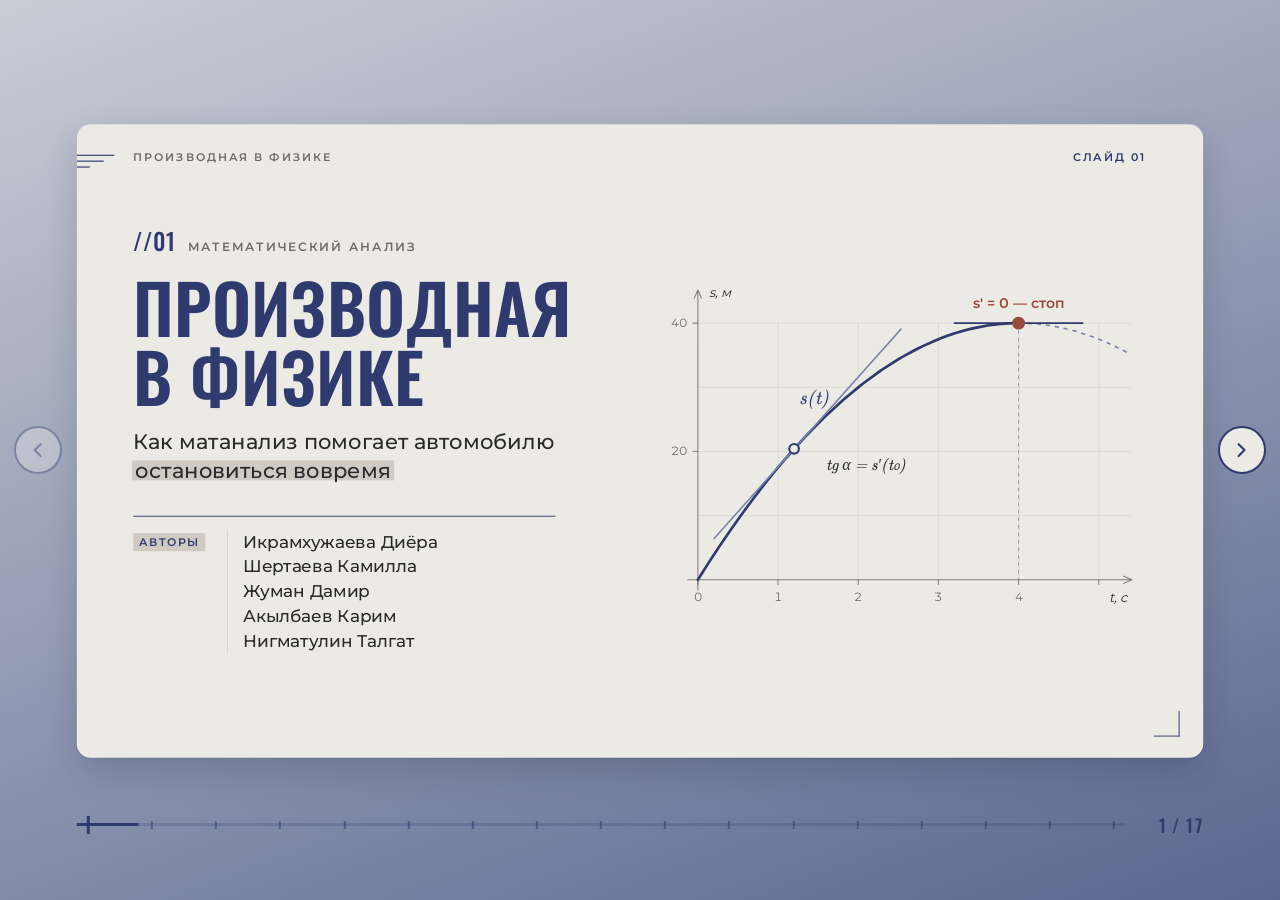
==== commit cccda54e: "Фамилия Талгата: Нигматулин Талгат Co-Authored-By: Claude Opus 5.5 <noreply@anthropic.com>" ====
--- a/index.html
+++ b/index.html
@@ -30,7 +30,7 @@
         <li>Шертаева Камилла</li>
         <li>Жуман Дамир</li>
         <li>Акылбаев Карим</li>
-        <li>Талгат</li>
+        <li>Нигматулин Талгат</li>
       </ul>
     </div>
   </div>
@@ -458,7 +458,7 @@
     <div class="illu" id="illu-13"></div>
   </div>
   <aside class="notes">
-    <p class="notes-speaker"><b>Говорит: Талгат</b></p><p>Спасибо, Карим. Пример второй — тот самый расчёт торможения, но в числах.</p><p>Машина едет со скоростью 20 метров в секунду, это 72 километра в час, и тормозит с замедлением 5 метров в секунду за секунду.</p><p>Скорость — производная пути: вэ равно двадцать минус пять тэ. Приравниваем к нулю: машина остановится через 4 секунды.</p><p>Подставляем 4 в функцию пути: 80 минус 40, получаем 40 метров. Формула вэ-ноль квадрат на два а даёт то же самое — значит, всё верно.</p><p>А если бы машина ехала 144 километра в час, тормозной путь был бы уже 160 метров.</p>
+    <p class="notes-speaker"><b>Говорит: Нигматулин Талгат</b></p><p>Спасибо, Карим. Пример второй — тот самый расчёт торможения, но в числах.</p><p>Машина едет со скоростью 20 метров в секунду, это 72 километра в час, и тормозит с замедлением 5 метров в секунду за секунду.</p><p>Скорость — производная пути: вэ равно двадцать минус пять тэ. Приравниваем к нулю: машина остановится через 4 секунды.</p><p>Подставляем 4 в функцию пути: 80 минус 40, получаем 40 метров. Формула вэ-ноль квадрат на два а даёт то же самое — значит, всё верно.</p><p>А если бы машина ехала 144 километра в час, тормозной путь был бы уже 160 метров.</p>
   </aside>
 </section>
 
@@ -484,7 +484,7 @@
     <div class="illu" id="illu-14"></div>
   </div>
   <aside class="notes">
-    <p class="notes-speaker"><b>Говорит: Талгат</b></p><p>Третий пример — работа эксперта после аварии.</p><p>На асфальте остался тормозной след длиной 50 метров. Асфальт сухой, замедление 7 метров в секунду за секунду. Нужно узнать, с какой скоростью ехала машина.</p><p>Из формулы тормозного пути выражаем скорость: вэ-ноль равно корню из два а эс. Подставляем: корень из 700, это примерно 26 с половиной метров в секунду.</p><p>Переводим в километры в час и получаем около 95. Так по одному следу на дороге можно доказать превышение скорости.</p>
+    <p class="notes-speaker"><b>Говорит: Нигматулин Талгат</b></p><p>Третий пример — работа эксперта после аварии.</p><p>На асфальте остался тормозной след длиной 50 метров. Асфальт сухой, замедление 7 метров в секунду за секунду. Нужно узнать, с какой скоростью ехала машина.</p><p>Из формулы тормозного пути выражаем скорость: вэ-ноль равно корню из два а эс. Подставляем: корень из 700, это примерно 26 с половиной метров в секунду.</p><p>Переводим в километры в час и получаем около 95. Так по одному следу на дороге можно доказать превышение скорости.</p>
   </aside>
 </section>
 
@@ -511,7 +511,7 @@
     <div class="illu" id="illu-15"></div>
   </div>
   <aside class="notes">
-    <p class="notes-speaker"><b>Говорит: Талгат</b></p><p>Четвёртый пример — аэродинамика обычного легкового автомобиля.</p><p>Коэффициент сопротивления 0,3, плотность воздуха 1,2, площадь сечения 2,2 квадратного метра, скорость 30 метров в секунду, это 108 километров в час.</p><p>Мощность сопротивления получается около 10,7 киловатта.</p><p>Производная мощности по скорости — около одного киловатта на каждый метр в секунду. Это значит, что каждое прибавление скорости обходится всё дороже.</p><p>А если разогнаться вдвое, до 60 метров в секунду, мощность вырастет до 85 с половиной киловатт — ровно в восемь раз.</p>
+    <p class="notes-speaker"><b>Говорит: Нигматулин Талгат</b></p><p>Четвёртый пример — аэродинамика обычного легкового автомобиля.</p><p>Коэффициент сопротивления 0,3, плотность воздуха 1,2, площадь сечения 2,2 квадратного метра, скорость 30 метров в секунду, это 108 километров в час.</p><p>Мощность сопротивления получается около 10,7 киловатта.</p><p>Производная мощности по скорости — около одного киловатта на каждый метр в секунду. Это значит, что каждое прибавление скорости обходится всё дороже.</p><p>А если разогнаться вдвое, до 60 метров в секунду, мощность вырастет до 85 с половиной киловатт — ровно в восемь раз.</p>
   </aside>
 </section>
 
@@ -538,7 +538,7 @@
     <div class="illu" id="illu-16"></div>
   </div>
   <aside class="notes">
-    <p class="notes-speaker"><b>Говорит: Талгат</b></p><p>И последний, пятый пример — про рывок и комфорт.</p><p>Путь задан формулой эс равно тэ в кубе на три плюс пять тэ. Найдём скорость, ускорение и рывок в момент 3 секунды.</p><p>Первая производная: вэ равно тэ квадрат плюс пять, в момент 3 секунды это 14 метров в секунду.</p><p>Вторая производная: ускорение равно два тэ, то есть 6 метров в секунду за секунду.</p><p>Третья производная: рывок равен двум метрам в секунду в кубе. Это ровно граница комфорта, так что пассажирам будет нормально, но резче уже нельзя.</p><p>На этом примеры закончены. Диёра, тебе слово.</p>
+    <p class="notes-speaker"><b>Говорит: Нигматулин Талгат</b></p><p>И последний, пятый пример — про рывок и комфорт.</p><p>Путь задан формулой эс равно тэ в кубе на три плюс пять тэ. Найдём скорость, ускорение и рывок в момент 3 секунды.</p><p>Первая производная: вэ равно тэ квадрат плюс пять, в момент 3 секунды это 14 метров в секунду.</p><p>Вторая производная: ускорение равно два тэ, то есть 6 метров в секунду за секунду.</p><p>Третья производная: рывок равен двум метрам в секунду в кубе. Это ровно граница комфорта, так что пассажирам будет нормально, но резче уже нельзя.</p><p>На этом примеры закончены. Диёра, тебе слово.</p>
   </aside>
 </section>
 
@@ -549,7 +549,7 @@
     <h1 class="reveal">Спасибо<br>за внимание!</h1>
     <p class="subtitle reveal"><span class="mark">Вопросы?</span></p>
     <dl class="title-meta reveal">
-      <div><dt>Авторы</dt><dd class="authors-inline">Икрамхужаева Диёра · Шертаева Камилла · Жуман Дамир · Акылбаев Карим · Талгат</dd></div>
+      <div><dt>Авторы</dt><dd class="authors-inline">Икрамхужаева&nbsp;Диёра · Шертаева&nbsp;Камилла · Жуман&nbsp;Дамир · Акылбаев&nbsp;Карим · Нигматулин&nbsp;Талгат</dd></div>
       <div><dt>Тема</dt><dd>Производная в физике</dd></div>
     </dl>
   </div>
